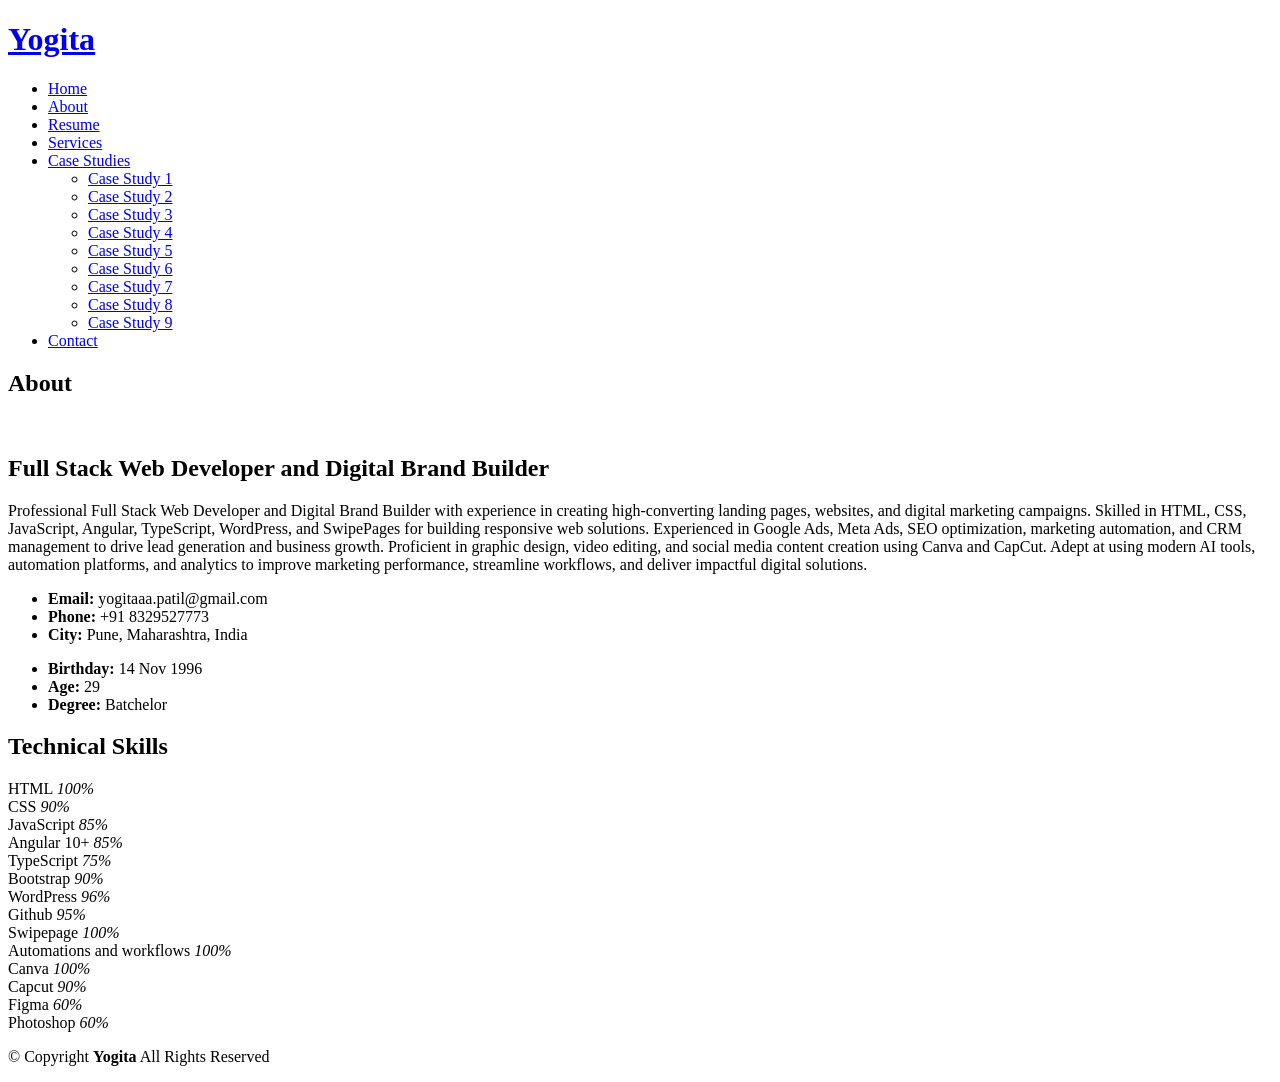
==== about.html @ 45ccfba8 "Adding porfolio code I am adding portfolio code for freelancing services" ====
<!DOCTYPE html>
<html lang="en">

<head>
  <meta charset="utf-8">
  <meta content="width=device-width, initial-scale=1.0" name="viewport">
  <title>About - Yogita Portfolio</title>
  <meta name="description" content="">
  <meta name="keywords" content="">

  <!-- Favicons -->
  <!-- <link href="assets/img/favicon.png" rel="icon">
  <link href="assets/img/apple-touch-icon.png" rel="apple-touch-icon"> -->

  <!-- Fonts -->
  <link href="https://fonts.googleapis.com" rel="preconnect">
  <link href="https://fonts.gstatic.com" rel="preconnect" crossorigin>
  <link href="https://fonts.googleapis.com/css2?family=Roboto:ital,wght@0,100;0,300;0,400;0,500;0,700;0,900;1,100;1,300;1,400;1,500;1,700;1,900&family=Poppins:ital,wght@0,100;0,200;0,300;0,400;0,500;0,600;0,700;0,800;0,900;1,100;1,200;1,300;1,400;1,500;1,600;1,700;1,800;1,900&family=Raleway:ital,wght@0,100;0,200;0,300;0,400;0,500;0,600;0,700;0,800;0,900;1,100;1,200;1,300;1,400;1,500;1,600;1,700;1,800;1,900&display=swap" rel="stylesheet">

  <!-- Vendor CSS Files -->
  <link href="assets/vendor/bootstrap/css/bootstrap.min.css" rel="stylesheet">
  <link href="assets/vendor/bootstrap-icons/bootstrap-icons.css" rel="stylesheet">
  <link href="assets/vendor/aos/aos.css" rel="stylesheet">
  <link href="assets/vendor/swiper/swiper-bundle.min.css" rel="stylesheet">
  <link href="assets/vendor/glightbox/css/glightbox.min.css" rel="stylesheet">

  <!-- Main CSS File -->
  <link href="assets/css/main.css" rel="stylesheet">

  <!-- =======================================================
  * Template Name: Kelly
  * Template URL: https://bootstrapmade.com/kelly-free-bootstrap-cv-resume-html-template/
  * Updated: Aug 07 2024 with Bootstrap v5.3.3
  * Author: BootstrapMade.com
  * License: https://bootstrapmade.com/license/
  ======================================================== -->
</head>

<body class="about-page">

  <header id="header" class="header d-flex align-items-center light-background sticky-top">
    <div class="container-fluid position-relative d-flex align-items-center justify-content-between">

      <a href="index.html" class="logo d-flex align-items-center me-auto me-xl-0">
        <!-- Uncomment the line below if you also wish to use an image logo -->
        <!-- <img src="assets/img/logo.png" alt=""> -->
        <h1 class="sitename">Yogita</h1>
      </a>

      <nav id="navmenu" class="navmenu">
        <ul>
          <li><a href="index.html" >Home</a></li>
          <li><a href="about.html" class="active">About</a></li>
          
          <li><a href="resume.html" >Resume</a></li>
          <li><a href="services.html">Services</a></li>
          <li class="dropdown"><a href="casestudies.html" ><span>Case Studies</span> <i class="bi bi-chevron-down toggle-dropdown"></i></a>
           <ul>
              <li><a href="casestudy1.html">Case Study 1</a></li>
              <li><a href="casestudy2.html">Case Study 2</a></li>
              <li><a href="casestudy3.html">Case Study 3</a></li>
              <li><a href="casestudy4.html">Case Study 4</a></li>
              <li><a href="casestudy5.html">Case Study 5</a></li>
              <li><a href="casestudy6.html">Case Study 6</a></li>
              <li><a href="casestudy7.html">Case Study 7</a></li>
              <li><a href="casestudy8.html">Case Study 8</a></li>
              <li><a href="casestudy9.html">Case Study 9</a></li>
            </ul> 
          </li>
          <!-- <li class="dropdown"><a href="#"><span>Work Details</span> <i class="bi bi-chevron-down toggle-dropdown"></i></a>
            <ul>
              <li class="dropdown"><a href="project.html"><span>Projects</span> <i class="bi bi-chevron-down toggle-dropdown"></i></a>
                <ul>
                  <li><a href="https://yogita1314.github.io/html-cssProjects/">HTML & CSS Projects</a></li>
                  <li><a href="https://yogita1314.github.io/JavascriptProjects/">Javascript Projects</a></li>
                  <li><a href="https://yogita1314.github.io/homeInteriorDesign/html/home.html">Home Interior Website</a></li>
                  <li><a href="https://yogita1314.github.io/-business-wesite/">Business Website</a></li>
                </ul>
              </li>
            </ul> 
            <li><a href="live-site-work.html">Live Site Work</a></li>
          </li> -->
          <li><a href="contact.html">Contact</a></li>
        </ul>
        <i class="mobile-nav-toggle d-xl-none bi bi-list"></i>
      </nav>

      <!-- <div class="header-social-links">
        <a href="https://web.whatsapp.com/send?text=Hi&amp;phone=8600929259" class="twitter"><i class="bi bi-whatsapp"></i></a>
        <a href="https://www.facebook.com/Yogita Patil" class="facebook"><i class="bi bi-facebook"></i></a>
        <a href="http://www.instagram.com/patil.yogita1314" class="instagram"><i class="bi bi-instagram"></i></a>
        <a href="https://www.linkedin.com/sharing/share-offsite/?url={https://www.linkedin.com/in/yogita-patil-bb2335240/}" class="linkedin"><i class="bi bi-linkedin"></i></a>
        <a href="https://github.com/yogita1314" class="linkedin"><i class="bi bi-github"></i></a>
      </div> -->

    </div>
  </header>

  <main class="main">

    <!-- About Section -->
    <section id="about" class="about section">

      <!-- Section Title -->
      <div class="container section-title" data-aos="fade-up">
        <h2>About</h2>
        <!-- <p>A multidisciplinary UI/UX Designer & Web Developer with a passion for creating engaging, entertaining user interphaces. </p> -->
      </div><!-- End Section Title -->

      <div class="container" data-aos="fade-up" data-aos-delay="100">

        <div class="row gy-4 justify-content-center">
          <div class="col-lg-4">
            <img src="img/yp3.jpeg" class="img-fluid" alt="">
          </div>
          <div class="col-lg-8 content">
            <h2>Full Stack Web Developer and Digital Brand Builder</h2>
            <p class="fst-italic py-3">
             Professional Full Stack Web Developer and Digital Brand Builder with experience in creating high-converting landing pages, websites, and digital marketing campaigns. Skilled in HTML, CSS, JavaScript, Angular, TypeScript, WordPress, and SwipePages for building responsive web solutions. Experienced in Google Ads, Meta Ads, SEO optimization, marketing automation, and CRM management to drive lead generation and business growth. Proficient in graphic design, video editing, and social media content creation using Canva and CapCut. Adept at using modern AI tools, automation platforms, and analytics to improve marketing performance, streamline workflows, and deliver impactful digital solutions.
            </p>
            <div class="row">
              <div class="col-lg-6">
                <ul>
                  <li><i class="bi bi-chevron-right"></i> <strong>Email:</strong> <span>yogitaaa.patil@gmail.com </span></li>
                  <li><i class="bi bi-chevron-right"></i> <strong>Phone:</strong> <span>+91 8329527773</span></li>
                  <li><i class="bi bi-chevron-right"></i> <strong>City:</strong> <span>Pune, Maharashtra, India </span></li>
                </ul>
              </div>
              <div class="col-lg-6">
                <ul>
                  <li><i class="bi bi-chevron-right"></i> <strong>Birthday:</strong> <span>14 Nov 1996</span></li>
                  <li><i class="bi bi-chevron-right"></i> <strong>Age:</strong> <span>29</span></li>
                  <li><i class="bi bi-chevron-right"></i> <strong>Degree:</strong> <span>Batchelor</span></li>
                </ul>
              </div>
            </div>
            <!-- <p class="py-3">
              Officiis eligendi itaque labore et dolorum mollitia officiis optio vero. Quisquam sunt adipisci omnis et ut. Nulla accusantium dolor incidunt officia tempore. Et eius omnis.
              Cupiditate ut dicta maxime officiis quidem quia. Sed et consectetur qui quia repellendus itaque neque.
            </p> -->
          </div>
        </div>

      </div>

    </section><!-- /About Section -->

    <!-- Skills Section -->
    <section id="skills" class="skills section">

      <!-- Section Title -->
      <div class="container section-title" data-aos="fade-up">
        <h2>Technical Skills</h2>
        <!-- <p>Necessitatibus eius consequatur ex aliquid fuga eum quidem sint consectetur velit</p> -->
      </div><!-- End Section Title -->

      <div class="container" data-aos="fade-up" data-aos-delay="100">

        <div class="row skills-content skills-animation">

          <div class="col-lg-6">

            <div class="progress">
              <span class="skill"><span>HTML</span> <i class="val">100%</i></span>
              <div class="progress-bar-wrap">
                <div class="progress-bar" role="progressbar" aria-valuenow="100" aria-valuemin="0" aria-valuemax="100"></div>
              </div>
            </div><!-- End Skills Item -->

            <div class="progress">
              <span class="skill"><span>CSS</span> <i class="val">90%</i></span>
              <div class="progress-bar-wrap">
                <div class="progress-bar" role="progressbar" aria-valuenow="90" aria-valuemin="0" aria-valuemax="100"></div>
              </div>
            </div><!-- End Skills Item -->

            <div class="progress">
              <span class="skill"><span>JavaScript</span> <i class="val">85%</i></span>
              <div class="progress-bar-wrap">
                <div class="progress-bar" role="progressbar" aria-valuenow="85" aria-valuemin="0" aria-valuemax="100"></div>
              </div>
            </div><!-- End Skills Item -->

            <div class="progress">
              <span class="skill"><span>Angular 10+</span> <i class="val">85%</i></span>
              <div class="progress-bar-wrap">
                <div class="progress-bar" role="progressbar" aria-valuenow="85" aria-valuemin="0" aria-valuemax="100"></div>
              </div>
            </div><!-- End Skills Item -->

            <div class="progress">
              <span class="skill"><span>TypeScript</span> <i class="val">75%</i></span>
              <div class="progress-bar-wrap">
                <div class="progress-bar" role="progressbar" aria-valuenow="75" aria-valuemin="0" aria-valuemax="100"></div>
              </div>
            </div><!-- End Skills Item -->

            <div class="progress">
              <span class="skill"><span>Bootstrap</span> <i class="val">90%</i></span>
              <div class="progress-bar-wrap">
                <div class="progress-bar" role="progressbar" aria-valuenow="90" aria-valuemin="0" aria-valuemax="100"></div>
              </div>
            </div><!-- End Skills Item -->

            <div class="progress">
              <span class="skill"><span>WordPress</span> <i class="val">96%</i></span>
              <div class="progress-bar-wrap">
                <div class="progress-bar" role="progressbar" aria-valuenow="96" aria-valuemin="0" aria-valuemax="100"></div>
              </div>
            </div><!-- End Skills Item -->

          </div>

          <div class="col-lg-6">

            <div class="progress">
              <span class="skill"><span>Github</span> <i class="val">95%</i></span>
              <div class="progress-bar-wrap">
                <div class="progress-bar" role="progressbar" aria-valuenow="95" aria-valuemin="0" aria-valuemax="100"></div>
              </div>
            </div><!-- End Skills Item -->

            <div class="progress">
              <span class="skill"><span>Swipepage</span> <i class="val">100%</i></span>
              <div class="progress-bar-wrap">
                <div class="progress-bar" role="progressbar" aria-valuenow="100" aria-valuemin="0" aria-valuemax="100"></div>
              </div>
            </div><!-- End Skills Item -->

            <div class="progress">
              <span class="skill"><span>Automations and workflows</span> <i class="val">100%</i></span>
              <div class="progress-bar-wrap">
                <div class="progress-bar" role="progressbar" aria-valuenow="100" aria-valuemin="0" aria-valuemax="100"></div>
              </div>
            </div><!-- End Skills Item -->

            <div class="progress">
              <span class="skill"><span>Canva</span> <i class="val">100%</i></span>
              <div class="progress-bar-wrap">
                <div class="progress-bar" role="progressbar" aria-valuenow="100" aria-valuemin="0" aria-valuemax="100"></div>
              </div>
            </div><!-- End Skills Item -->

            <div class="progress">
              <span class="skill"><span>Capcut</span> <i class="val">90%</i></span>
              <div class="progress-bar-wrap">
                <div class="progress-bar" role="progressbar" aria-valuenow="90" aria-valuemin="0" aria-valuemax="100"></div>
              </div>
            </div><!-- End Skills Item -->

            <div class="progress">
              <span class="skill"><span>Figma</span> <i class="val">60%</i></span>
              <div class="progress-bar-wrap">
                <div class="progress-bar" role="progressbar" aria-valuenow="60" aria-valuemin="0" aria-valuemax="100"></div>
              </div>
            </div><!-- End Skills Item -->

            <div class="progress">
              <span class="skill"><span>Photoshop</span> <i class="val">60%</i></span>
              <div class="progress-bar-wrap">
                <div class="progress-bar" role="progressbar" aria-valuenow="60" aria-valuemin="0" aria-valuemax="100"></div>
              </div>
            </div><!-- End Skills Item -->

          </div>

        </div>

      </div>

    </section><!-- /Skills Section -->

    <!-- Stats Section -->
    <!-- <section id="stats" class="stats section"> -->

      <!-- Section Title -->
      <!-- <div class="container section-title" data-aos="fade-up">
        <h2>Facts</h2>
        <p>Necessitatibus eius consequatur ex aliquid fuga eum quidem sint consectetur velit</p>
      </div> -->
         <!-- End Section Title -->

      <!-- <div class="container" data-aos="fade-up" data-aos-delay="100">

        <div class="row gy-4">

          <div class="col-lg-3 col-md-6">
            <div class="stats-item text-center w-100 h-100">
              <span data-purecounter-start="0" data-purecounter-end="232" data-purecounter-duration="1" class="purecounter"></span>
              <p>Clients</p>
            </div>
          </div> -->
          <!-- End Stats Item -->

          <!-- <div class="col-lg-3 col-md-6">
            <div class="stats-item text-center w-100 h-100">
              <span data-purecounter-start="0" data-purecounter-end="521" data-purecounter-duration="1" class="purecounter"></span>
              <p>Projects</p>
            </div>
          </div> -->
          <!-- End Stats Item -->

          <!-- <div class="col-lg-3 col-md-6">
            <div class="stats-item text-center w-100 h-100">
              <span data-purecounter-start="0" data-purecounter-end="1453" data-purecounter-duration="1" class="purecounter"></span>
              <p>Hours Of Support</p>
            </div>
          </div> -->
          <!-- End Stats Item -->

          <!-- <div class="col-lg-3 col-md-6">
            <div class="stats-item text-center w-100 h-100">
              <span data-purecounter-start="0" data-purecounter-end="32" data-purecounter-duration="1" class="purecounter"></span>
              <p>Workers</p>
            </div>
          </div> -->
          <!-- End Stats Item -->

        <!-- </div>

      </div>

    </section> -->
    <!-- /Stats Section -->

    <!-- Testimonials Section -->
    <!-- <section id="testimonials" class="testimonials section"> -->

      <!-- Section Title -->
      <!-- <div class="container section-title" data-aos="fade-up">
        <h2>Testimonials</h2>
        <p>Necessitatibus eius consequatur ex aliquid fuga eum quidem sint consectetur velit</p>
      </div> -->
      <!-- End Section Title -->

      <!-- <div class="container" data-aos="fade-up" data-aos-delay="100">

        <div class="swiper init-swiper">
          <script type="application/json" class="swiper-config">
            {
              "loop": true,
              "speed": 600,
              "autoplay": {
                "delay": 5000
              },
              "slidesPerView": "auto",
              "pagination": {
                "el": ".swiper-pagination",
                "type": "bullets",
                "clickable": true
              }
            }
          </script>
          <div class="swiper-wrapper">

            <div class="swiper-slide">
              <div class="testimonial-item">
                <img src="assets/img/testimonials/testimonials-1.jpg" class="testimonial-img" alt="">
                <h3>Saul Goodman</h3>
                <h4>Ceo &amp; Founder</h4>
                <div class="stars">
                  <i class="bi bi-star-fill"></i><i class="bi bi-star-fill"></i><i class="bi bi-star-fill"></i><i class="bi bi-star-fill"></i><i class="bi bi-star-fill"></i>
                </div>
                <p>
                  <i class="bi bi-quote quote-icon-left"></i>
                  <span>Proin iaculis purus consequat sem cure digni ssim donec porttitora entum suscipit rhoncus. Accusantium quam, ultricies eget id, aliquam eget nibh et. Maecen aliquam, risus at semper.</span>
                  <i class="bi bi-quote quote-icon-right"></i>
                </p>
              </div>
            </div> -->
            
            <!-- End testimonial item -->

            <!-- <div class="swiper-slide">
              <div class="testimonial-item">
                <img src="assets/img/testimonials/testimonials-2.jpg" class="testimonial-img" alt="">
                <h3>Sara Wilsson</h3>
                <h4>Designer</h4>
                <div class="stars">
                  <i class="bi bi-star-fill"></i><i class="bi bi-star-fill"></i><i class="bi bi-star-fill"></i><i class="bi bi-star-fill"></i><i class="bi bi-star-fill"></i>
                </div>
                <p>
                  <i class="bi bi-quote quote-icon-left"></i>
                  <span>Export tempor illum tamen malis malis eram quae irure esse labore quem cillum quid cillum eram malis quorum velit fore eram velit sunt aliqua noster fugiat irure amet legam anim culpa.</span>
                  <i class="bi bi-quote quote-icon-right"></i>
                </p>
              </div>
            </div> -->
            <!-- End testimonial item -->

            <!-- <div class="swiper-slide">
              <div class="testimonial-item">
                <img src="assets/img/testimonials/testimonials-3.jpg" class="testimonial-img" alt="">
                <h3>Jena Karlis</h3>
                <h4>Store Owner</h4>
                <div class="stars">
                  <i class="bi bi-star-fill"></i><i class="bi bi-star-fill"></i><i class="bi bi-star-fill"></i><i class="bi bi-star-fill"></i><i class="bi bi-star-fill"></i>
                </div>
                <p>
                  <i class="bi bi-quote quote-icon-left"></i>
                  <span>Enim nisi quem export duis labore cillum quae magna enim sint quorum nulla quem veniam duis minim tempor labore quem eram duis noster aute amet eram fore quis sint minim.</span>
                  <i class="bi bi-quote quote-icon-right"></i>
                </p>
              </div>
            </div> -->
            <!-- End testimonial item -->

            <!-- <div class="swiper-slide">
              <div class="testimonial-item">
                <img src="assets/img/testimonials/testimonials-4.jpg" class="testimonial-img" alt="">
                <h3>Matt Brandon</h3>
                <h4>Freelancer</h4>
                <div class="stars">
                  <i class="bi bi-star-fill"></i><i class="bi bi-star-fill"></i><i class="bi bi-star-fill"></i><i class="bi bi-star-fill"></i><i class="bi bi-star-fill"></i>
                </div>
                <p>
                  <i class="bi bi-quote quote-icon-left"></i>
                  <span>Fugiat enim eram quae cillum dolore dolor amet nulla culpa multos export minim fugiat minim velit minim dolor enim duis veniam ipsum anim magna sunt elit fore quem dolore labore illum veniam.</span>
                  <i class="bi bi-quote quote-icon-right"></i>
                </p>
              </div>
            </div> -->
            <!-- End testimonial item -->

            <!-- <div class="swiper-slide">
              <div class="testimonial-item">
                <img src="assets/img/testimonials/testimonials-5.jpg" class="testimonial-img" alt="">
                <h3>John Larson</h3>
                <h4>Entrepreneur</h4>
                <div class="stars">
                  <i class="bi bi-star-fill"></i><i class="bi bi-star-fill"></i><i class="bi bi-star-fill"></i><i class="bi bi-star-fill"></i><i class="bi bi-star-fill"></i>
                </div>
                <p>
                  <i class="bi bi-quote quote-icon-left"></i>
                  <span>Quis quorum aliqua sint quem legam fore sunt eram irure aliqua veniam tempor noster veniam enim culpa labore duis sunt culpa nulla illum cillum fugiat legam esse veniam culpa fore nisi cillum quid.</span>
                  <i class="bi bi-quote quote-icon-right"></i>
                </p>
              </div>
            </div> -->
            <!-- End testimonial item -->

          <!-- </div>
          <div class="swiper-pagination"></div>
        </div>

      </div>

    </section> -->
    <!-- /Testimonials Section -->

  </main>

  <footer id="footer" class="footer light-background">

    <div class="container">
      <div class="copyright text-center ">
        <p>© <span>Copyright</span> <strong class="px-1 sitename">Yogita</strong> <span>All Rights Reserved<br></span></p>
      </div>
      <div class="social-links d-flex justify-content-center">
        <a href="https://wa.me/918600929259"><i class="bi bi bi-whatsapp"></i></a>
        <a href="https://www.facebook.com/share/1AY1ebTMeJ/"><i class="bi bi-facebook"></i></a>
        <a href="https://www.instagram.com/businessskillsbyyogita/"><i class="bi bi-instagram"></i></a>
        <a href="https://www.linkedin.com/sharing/share-offsite/?url={https://www.linkedin.com/in/yogita-patil-bb2335240/}"><i class="bi bi-linkedin"></i></a>
        <a href="https://github.com/yogita1314"><i class="bi bi-github"></i></a>
      </div> 
    </div>

  </footer>

  <!-- Scroll Top -->
  <a href="#" id="scroll-top" class="scroll-top d-flex align-items-center justify-content-center"><i class="bi bi-arrow-up-short"></i></a>

  <!-- Preloader -->
  <div id="preloader"></div>

  <!-- Vendor JS Files -->
  <script src="assets/vendor/bootstrap/js/bootstrap.bundle.min.js"></script>
  <script src="assets/vendor/php-email-form/validate.js"></script>
  <script src="assets/vendor/aos/aos.js"></script>
  <script src="assets/vendor/waypoints/noframework.waypoints.js"></script>
  <script src="assets/vendor/purecounter/purecounter_vanilla.js"></script>
  <script src="assets/vendor/swiper/swiper-bundle.min.js"></script>
  <script src="assets/vendor/glightbox/js/glightbox.min.js"></script>
  <script src="assets/vendor/imagesloaded/imagesloaded.pkgd.min.js"></script>
  <script src="assets/vendor/isotope-layout/isotope.pkgd.min.js"></script>

  <!-- Main JS File -->
  <script src="assets/js/main.js"></script>

</body>

</html>
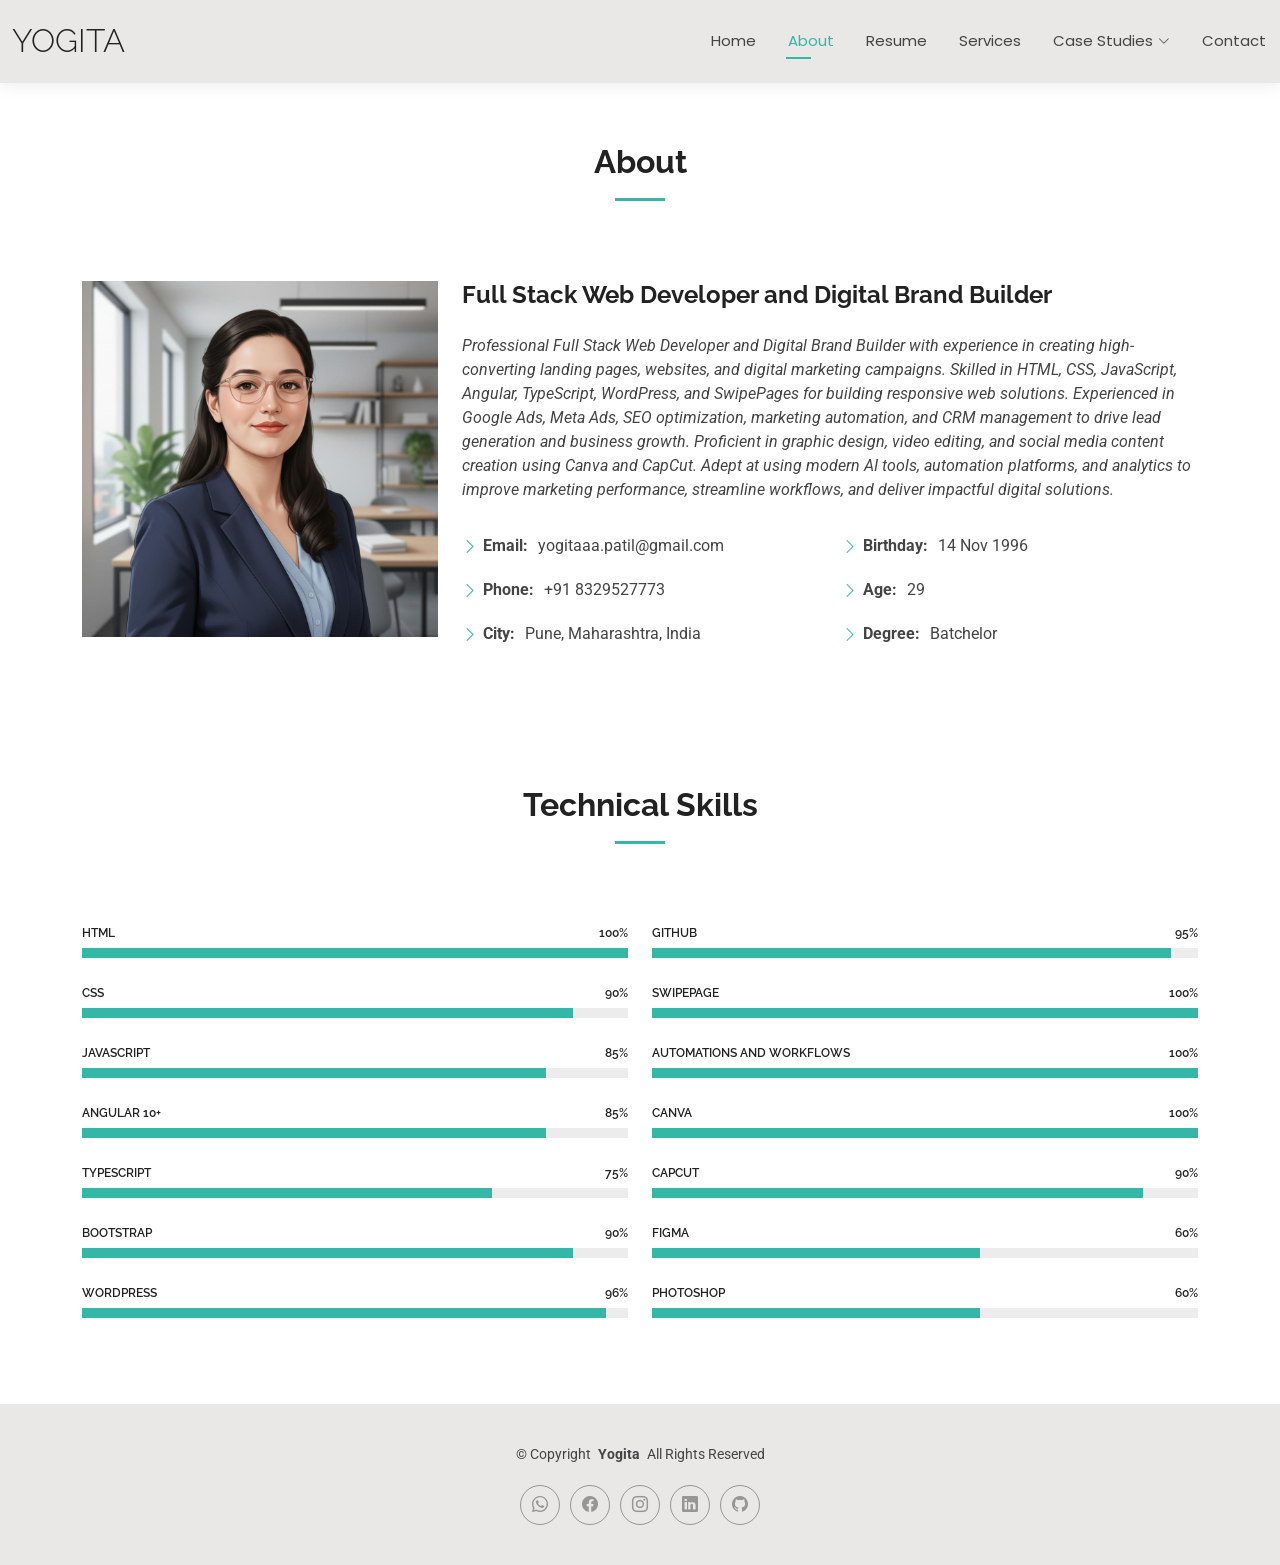
==== commit 58748cd6: "Update about.html" ====
--- a/about.html
+++ b/about.html
@@ -458,8 +458,8 @@
       </div>
       <div class="social-links d-flex justify-content-center">
         <a href="https://wa.me/918600929259"><i class="bi bi bi-whatsapp"></i></a>
-        <a href="https://www.facebook.com/share/1AY1ebTMeJ/"><i class="bi bi-facebook"></i></a>
-        <a href="https://www.instagram.com/businessskillsbyyogita/"><i class="bi bi-instagram"></i></a>
+        <a href="https://www.facebook.com/DigitalSkillsBy.Yogita/"><i class="bi bi-facebook"></i></a>
+        <a href="https://www.instagram.com/digitalskillsbyyogita/"><i class="bi bi-instagram"></i></a>
         <a href="https://www.linkedin.com/sharing/share-offsite/?url={https://www.linkedin.com/in/yogita-patil-bb2335240/}"><i class="bi bi-linkedin"></i></a>
         <a href="https://github.com/yogita1314"><i class="bi bi-github"></i></a>
       </div> 
@@ -489,4 +489,4 @@
 
 </body>
 
-</html>+</html>
--- a/assets/css/main.css
+++ b/assets/css/main.css
@@ -0,0 +1,1429 @@
+/**
+* Template Name: Kelly
+* Template URL: https://bootstrapmade.com/kelly-free-bootstrap-cv-resume-html-template/
+* Updated: Aug 07 2024 with Bootstrap v5.3.3
+* Author: BootstrapMade.com
+* License: https://bootstrapmade.com/license/
+*/
+
+/*--------------------------------------------------------------
+# Font & Color Variables
+# Help: https://bootstrapmade.com/color-system/
+--------------------------------------------------------------*/
+/* Fonts */
+:root {
+  --default-font: "Roboto",  system-ui, -apple-system, "Segoe UI", Roboto, "Helvetica Neue", Arial, "Noto Sans", "Liberation Sans", sans-serif, "Apple Color Emoji", "Segoe UI Emoji", "Segoe UI Symbol", "Noto Color Emoji";
+  --heading-font: "Raleway",  sans-serif;
+  --nav-font: "Poppins",  sans-serif;
+}
+
+/* Global Colors - The following color variables are used throughout the website. Updating them here will change the color scheme of the entire website */
+:root { 
+  --background-color: #ffffff; /* Background color for the entire website, including individual sections */
+  --default-color: #444444; /* Default color used for the majority of the text content across the entire website */
+  --heading-color: #222222; /* Color for headings, subheadings and title throughout the website */
+  --accent-color: #34b7a7; /* Accent color that represents your brand on the website. It's used for buttons, links, and other elements that need to stand out */
+  --surface-color: #ffffff; /* The surface color is used as a background of boxed elements within sections, such as cards, icon boxes, or other elements that require a visual separation from the global background. */
+  --contrast-color: #ffffff; /* Contrast color for text, ensuring readability against backgrounds of accent, heading, or default colors. */
+}
+
+/* Nav Menu Colors - The following color variables are used specifically for the navigation menu. They are separate from the global colors to allow for more customization options */
+:root {
+  --nav-color: #444444;  /* The default color of the main navmenu links */
+  --nav-hover-color: #34b7a7; /* Applied to main navmenu links when they are hovered over or active */
+  --nav-mobile-background-color: #ffffff; /* Used as the background color for mobile navigation menu */
+  --nav-dropdown-background-color: #ffffff; /* Used as the background color for dropdown items that appear when hovering over primary navigation items */
+  --nav-dropdown-color: #444444; /* Used for navigation links of the dropdown items in the navigation menu. */
+  --nav-dropdown-hover-color: #34b7a7; /* Similar to --nav-hover-color, this color is applied to dropdown navigation links when they are hovered over. */
+}
+
+/* Color Presets - These classes override global colors when applied to any section or element, providing reuse of the sam color scheme. */
+
+.light-background {
+  --background-color: #e9e8e6;
+  --surface-color: #ffffff;
+}
+
+.dark-background {
+  --background-color: #060606;
+  --default-color: #ffffff;
+  --heading-color: #ffffff;
+  --surface-color: #252525;
+  --contrast-color: #ffffff;
+}
+
+/* Smooth scroll */
+:root {
+  scroll-behavior: smooth;
+}
+
+/*--------------------------------------------------------------
+# General Styling & Shared Classes
+--------------------------------------------------------------*/
+body {
+  color: var(--default-color);
+  background-color: var(--background-color);
+  font-family: var(--default-font);
+}
+
+a {
+  color: var(--accent-color);
+  text-decoration: none;
+  transition: 0.3s;
+}
+
+a:hover {
+  color: color-mix(in srgb, var(--accent-color), transparent 25%);
+  text-decoration: none;
+}
+
+h1,
+h2,
+h3,
+h4,
+h5,
+h6 {
+  color: var(--heading-color);
+  font-family: var(--heading-font);
+}
+
+/* PHP Email Form Messages
+------------------------------*/
+.php-email-form .error-message {
+  display: none;
+  background: #df1529;
+  color: #ffffff;
+  text-align: left;
+  padding: 15px;
+  margin-bottom: 24px;
+  font-weight: 600;
+}
+
+.php-email-form .sent-message {
+  display: none;
+  color: #ffffff;
+  background: #059652;
+  text-align: center;
+  padding: 15px;
+  margin-bottom: 24px;
+  font-weight: 600;
+}
+
+.php-email-form .loading {
+  display: none;
+  background: var(--surface-color);
+  text-align: center;
+  padding: 15px;
+  margin-bottom: 24px;
+}
+
+.php-email-form .loading:before {
+  content: "";
+  display: inline-block;
+  border-radius: 50%;
+  width: 24px;
+  height: 24px;
+  margin: 0 10px -6px 0;
+  border: 3px solid var(--accent-color);
+  border-top-color: var(--surface-color);
+  animation: php-email-form-loading 1s linear infinite;
+}
+
+@keyframes php-email-form-loading {
+  0% {
+    transform: rotate(0deg);
+  }
+
+  100% {
+    transform: rotate(360deg);
+  }
+}
+
+/*--------------------------------------------------------------
+# Global Header
+--------------------------------------------------------------*/
+.header {
+  color: var(--default-color);
+  background-color: var(--background-color);
+  padding: 15px 0;
+  transition: all 0.5s;
+  z-index: 997;
+  box-shadow: 0px 0 18px rgba(0, 0, 0, 0.1);
+}
+
+.header .logo {
+  line-height: 1;
+}
+
+.header .logo img {
+  max-height: 36px;
+  margin-right: 8px;
+}
+
+.header .logo h1 {
+  font-size: 32px;
+  margin: 0;
+  font-weight: 300;
+  text-transform: uppercase;
+  color: var(--heading-color);
+}
+
+.header .header-social-links {
+  padding-right: 15px;
+}
+
+.header .header-social-links a {
+  color: color-mix(in srgb, var(--default-color), transparent 40%);
+  padding-left: 6px;
+  display: inline-block;
+  transition: 0.3s;
+  font-size: 16px;
+}
+
+.header .header-social-links a:hover {
+  color: var(--accent-color);
+}
+
+.header .header-social-links a i {
+  line-height: 0px;
+}
+
+@media (max-width: 1200px) {
+  .header .logo {
+    order: 1;
+  }
+
+  .header .header-social-links {
+    order: 2;
+  }
+
+  .header .navmenu {
+    order: 3;
+  }
+}
+
+/*--------------------------------------------------------------
+# Navigation Menu
+--------------------------------------------------------------*/
+/* Desktop Navigation */
+@media (min-width: 1200px) {
+  .navmenu {
+    padding: 0;
+  }
+
+  .navmenu ul {
+    margin: 0;
+    padding: 0;
+    display: flex;
+    list-style: none;
+    align-items: center;
+  }
+
+  .navmenu li {
+    position: relative;
+  }
+
+  .navmenu>ul>li {
+    white-space: nowrap;
+    padding: 15px 14px;
+  }
+
+  .navmenu>ul>li:last-child {
+    padding-right: 0;
+  }
+
+  .navmenu a,
+  .navmenu a:focus {
+    color: var(--nav-color);
+    font-size: 15px;
+    padding: 0 2px;
+    font-family: var(--nav-font);
+    font-weight: 400;
+    display: flex;
+    align-items: center;
+    justify-content: space-between;
+    white-space: nowrap;
+    transition: 0.3s;
+    position: relative;
+  }
+
+  .navmenu a i,
+  .navmenu a:focus i {
+    font-size: 12px;
+    line-height: 0;
+    margin-left: 5px;
+    transition: 0.3s;
+  }
+
+  .navmenu>ul>li>a:before {
+    content: "";
+    position: absolute;
+    height: 2px;
+    bottom: -6px;
+    left: 0;
+    background-color: var(--nav-hover-color);
+    visibility: hidden;
+    width: 0px;
+    transition: all 0.3s ease-in-out 0s;
+  }
+
+  .navmenu a:hover:before,
+  .navmenu li:hover>a:before,
+  .navmenu .active:before {
+    visibility: visible;
+    width: 25px;
+  }
+
+  .navmenu li:hover>a,
+  .navmenu .active,
+  .navmenu .active:focus {
+    color: var(--nav-hover-color);
+  }
+
+  .navmenu .dropdown ul {
+    margin: 0;
+    padding: 10px 0;
+    background: var(--nav-dropdown-background-color);
+    display: block;
+    position: absolute;
+    visibility: hidden;
+    left: 14px;
+    top: 130%;
+    opacity: 0;
+    transition: 0.3s;
+    border-radius: 4px;
+    z-index: 99;
+    box-shadow: 0px 0px 30px rgba(0, 0, 0, 0.1);
+  }
+
+  .navmenu .dropdown ul li {
+    min-width: 200px;
+  }
+
+  .navmenu .dropdown ul a {
+    padding: 10px 20px;
+    font-size: 15px;
+    text-transform: none;
+    color: var(--nav-dropdown-color);
+  }
+
+  .navmenu .dropdown ul a i {
+    font-size: 12px;
+  }
+
+  .navmenu .dropdown ul a:hover,
+  .navmenu .dropdown ul .active:hover,
+  .navmenu .dropdown ul li:hover>a {
+    color: var(--nav-dropdown-hover-color);
+  }
+
+  .navmenu .dropdown:hover>ul {
+    opacity: 1;
+    top: 100%;
+    visibility: visible;
+  }
+
+  .navmenu .dropdown .dropdown ul {
+    top: 0;
+    left: -90%;
+    visibility: hidden;
+  }
+
+  .navmenu .dropdown .dropdown:hover>ul {
+    opacity: 1;
+    top: 0;
+    left: -100%;
+    visibility: visible;
+  }
+}
+
+/* Mobile Navigation */
+@media (max-width: 1199px) {
+  .mobile-nav-toggle {
+    color: var(--nav-color);
+    font-size: 28px;
+    line-height: 0;
+    margin-right: 10px;
+    cursor: pointer;
+    transition: color 0.3s;
+  }
+
+  .navmenu {
+    padding: 0;
+    z-index: 9997;
+  }
+
+  .navmenu ul {
+    display: none;
+    list-style: none;
+    position: absolute;
+    inset: 60px 20px 20px 20px;
+    padding: 10px 0;
+    margin: 0;
+    border-radius: 6px;
+    background-color: var(--nav-mobile-background-color);
+    border: 1px solid color-mix(in srgb, var(--default-color), transparent 90%);
+    box-shadow: none;
+    overflow-y: auto;
+    transition: 0.3s;
+    z-index: 9998;
+  }
+
+  .navmenu a,
+  .navmenu a:focus {
+    color: var(--nav-dropdown-color);
+    padding: 10px 20px;
+    font-family: var(--nav-font);
+    font-size: 17px;
+    font-weight: 500;
+    display: flex;
+    align-items: center;
+    justify-content: space-between;
+    white-space: nowrap;
+    transition: 0.3s;
+  }
+
+  .navmenu a i,
+  .navmenu a:focus i {
+    font-size: 12px;
+    line-height: 0;
+    margin-left: 5px;
+    width: 30px;
+    height: 30px;
+    display: flex;
+    align-items: center;
+    justify-content: center;
+    border-radius: 50%;
+    transition: 0.3s;
+    background-color: color-mix(in srgb, var(--accent-color), transparent 90%);
+  }
+
+  .navmenu a i:hover,
+  .navmenu a:focus i:hover {
+    background-color: var(--accent-color);
+    color: var(--contrast-color);
+  }
+
+  .navmenu a:hover,
+  .navmenu .active,
+  .navmenu .active:focus {
+    color: var(--nav-dropdown-hover-color);
+  }
+
+  .navmenu .active i,
+  .navmenu .active:focus i {
+    background-color: var(--accent-color);
+    color: var(--contrast-color);
+    transform: rotate(180deg);
+  }
+
+  .navmenu .dropdown ul {
+    position: static;
+    display: none;
+    z-index: 99;
+    padding: 10px 0;
+    margin: 10px 20px;
+    background-color: var(--nav-dropdown-background-color);
+    transition: all 0.5s ease-in-out;
+  }
+
+  .navmenu .dropdown ul ul {
+    background-color: rgba(33, 37, 41, 0.1);
+  }
+
+  .navmenu .dropdown>.dropdown-active {
+    display: block;
+    background-color: rgba(33, 37, 41, 0.03);
+  }
+
+  .mobile-nav-active {
+    overflow: hidden;
+  }
+
+  .mobile-nav-active .mobile-nav-toggle {
+    color: #fff;
+    position: absolute;
+    font-size: 32px;
+    top: 15px;
+    right: 15px;
+    margin-right: 0;
+    z-index: 9999;
+  }
+
+  .mobile-nav-active .navmenu {
+    position: fixed;
+    overflow: hidden;
+    inset: 0;
+    background: rgba(33, 37, 41, 0.8);
+    transition: 0.3s;
+  }
+
+  .mobile-nav-active .navmenu>ul {
+    display: block;
+  }
+}
+
+/*--------------------------------------------------------------
+# Global Footer
+--------------------------------------------------------------*/
+.footer {
+  color: var(--default-color);
+  background-color: var(--background-color);
+  font-size: 14px;
+  padding: 40px 0;
+  position: relative;
+}
+
+.footer .copyright p {
+  margin-bottom: 0;
+}
+
+.footer .social-links {
+  margin-top: 20px;
+}
+
+.footer .social-links a {
+  display: flex;
+  align-items: center;
+  justify-content: center;
+  width: 40px;
+  height: 40px;
+  border-radius: 50%;
+  border: 1px solid color-mix(in srgb, var(--default-color), transparent 50%);
+  font-size: 16px;
+  color: color-mix(in srgb, var(--default-color), transparent 50%);
+  margin: 0 5px;
+  transition: 0.3s;
+}
+
+.footer .social-links a:hover {
+  color: var(--accent-color);
+  border-color: var(--accent-color);
+}
+
+.footer .credits {
+  margin-top: 10px;
+  font-size: 13px;
+  text-align: center;
+}
+
+/*--------------------------------------------------------------
+# Preloader
+--------------------------------------------------------------*/
+#preloader {
+  position: fixed;
+  inset: 0;
+  z-index: 9999;
+  overflow: hidden;
+  background-color: var(--background-color);
+  transition: all 0.6s ease-out;
+  width: 100%;
+  height: 100vh;
+}
+
+#preloader:before,
+#preloader:after {
+  content: "";
+  position: absolute;
+  border: 4px solid var(--accent-color);
+  border-radius: 50%;
+  animation: animate-preloader 2s cubic-bezier(0, 0.2, 0.8, 1) infinite;
+}
+
+#preloader:after {
+  animation-delay: -0.5s;
+}
+
+@keyframes animate-preloader {
+  0% {
+    width: 10px;
+    height: 10px;
+    top: calc(50% - 5px);
+    left: calc(50% - 5px);
+    opacity: 1;
+  }
+
+  100% {
+    width: 72px;
+    height: 72px;
+    top: calc(50% - 36px);
+    left: calc(50% - 36px);
+    opacity: 0;
+  }
+}
+
+/*--------------------------------------------------------------
+# Scroll Top Button
+--------------------------------------------------------------*/
+.scroll-top {
+  position: fixed;
+  visibility: hidden;
+  opacity: 0;
+  right: 15px;
+  bottom: -15px;
+  z-index: 99999;
+  background-color: var(--accent-color);
+  width: 44px;
+  height: 44px;
+  border-radius: 50px;
+  transition: all 0.4s;
+}
+
+.scroll-top i {
+  font-size: 24px;
+  color: var(--contrast-color);
+  line-height: 0;
+}
+
+.scroll-top:hover {
+  background-color: color-mix(in srgb, var(--accent-color), transparent 20%);
+  color: var(--contrast-color);
+}
+
+.scroll-top.active {
+  visibility: visible;
+  opacity: 1;
+  bottom: 15px;
+}
+
+/*--------------------------------------------------------------
+# Disable aos animation delay on mobile devices
+--------------------------------------------------------------*/
+@media screen and (max-width: 768px) {
+  [data-aos-delay] {
+    transition-delay: 0 !important;
+  }
+}
+
+/*--------------------------------------------------------------
+# Global Page Titles & Breadcrumbs
+--------------------------------------------------------------*/
+.page-title {
+  color: var(--default-color);
+  background-color: var(--background-color);
+  padding: 25px 0;
+  position: relative;
+  border-bottom: 1px solid color-mix(in srgb, var(--default-color), transparent 85%);
+}
+
+.page-title h1 {
+  font-size: 24px;
+  font-weight: 400;
+}
+
+.page-title .breadcrumbs ol {
+  display: flex;
+  flex-wrap: wrap;
+  list-style: none;
+  padding: 0;
+  margin: 0;
+  font-size: 14px;
+  font-weight: 400;
+}
+
+.page-title .breadcrumbs ol li+li {
+  padding-left: 10px;
+}
+
+.page-title .breadcrumbs ol li+li::before {
+  content: "/";
+  display: inline-block;
+  padding-right: 10px;
+  color: color-mix(in srgb, var(--default-color), transparent 70%);
+}
+
+/*--------------------------------------------------------------
+# Global Sections
+--------------------------------------------------------------*/
+section,
+.section {
+  color: var(--default-color);
+  background-color: var(--background-color);
+  padding: 60px 0;
+  scroll-margin-top: 100px;
+  overflow: clip;
+}
+
+@media (max-width: 1199px) {
+
+  section,
+  .section {
+    scroll-margin-top: 66px;
+  }
+}
+
+/*--------------------------------------------------------------
+# Global Section Titles
+--------------------------------------------------------------*/
+.section-title {
+  text-align: center;
+  padding-bottom: 60px;
+  position: relative;
+}
+
+.section-title h2 {
+  font-size: 32px;
+  font-weight: 700;
+  margin-bottom: 20px;
+  padding-bottom: 20px;
+  position: relative;
+}
+
+.section-title h2:after {
+  content: "";
+  position: absolute;
+  display: block;
+  width: 50px;
+  height: 3px;
+  background: var(--accent-color);
+  left: 0;
+  right: 0;
+  bottom: 0;
+  margin: auto;
+}
+
+.section-title p {
+  margin-bottom: 0;
+}
+
+/*--------------------------------------------------------------
+# Hero Section
+--------------------------------------------------------------*/
+.hero {
+  width: 100%;
+  min-height: calc(100vh - 82px);
+  position: relative;
+  padding: 80px 0;
+  display: flex;
+  align-items: top;
+  justify-content: center;
+}
+
+@media (max-width: 1200px) {
+  .hero {
+    min-height: calc(100vh - 68px);
+  }
+}
+
+.hero img {
+  position: absolute;
+  inset: 0;
+  display: block;
+  width: 100%;
+  height: 100%;
+  object-fit: cover;
+  z-index: 1;
+}
+
+.hero .container {
+  position: relative;
+  z-index: 3;
+}
+
+.hero h2 {
+  margin: 0;
+  font-size: 48px;
+  font-weight: 700;
+}
+
+.hero p {
+  margin: 10px 0 0 0;
+  font-size: 24px;
+  color: var(--heading-color);
+}
+
+.hero .btn-get-started {
+  color: var(--contrast-color);
+  background: var(--accent-color);
+  font-family: var(--heading-font);
+  text-transform: uppercase;
+  font-weight: 600;
+  font-size: 12px;
+  letter-spacing: 1px;
+  display: inline-block;
+  padding: 12px 40px;
+  border-radius: 50px;
+  transition: 0.5s;
+  margin-top: 30px;
+}
+
+.hero .btn-get-started:hover {
+  background: color-mix(in srgb, var(--accent-color) 90%, white 20%);
+}
+
+@media (max-width: 768px) {
+  .hero h2 {
+    font-size: 32px;
+  }
+
+  .hero p {
+    font-size: 18px;
+  }
+}
+
+/*--------------------------------------------------------------
+# About Section
+--------------------------------------------------------------*/
+.about .content h2 {
+  font-weight: 700;
+  font-size: 24px;
+}
+
+.about .content ul {
+  list-style: none;
+  padding: 0;
+}
+
+.about .content ul li {
+  margin-bottom: 20px;
+  display: flex;
+  align-items: center;
+}
+
+.about .content ul strong {
+  margin-right: 10px;
+}
+
+.about .content ul i {
+  font-size: 16px;
+  margin-right: 5px;
+  color: var(--accent-color);
+  line-height: 0;
+}
+
+/*--------------------------------------------------------------
+# Skills Section
+--------------------------------------------------------------*/
+.skills .progress {
+  height: 60px;
+  display: block;
+  background: none;
+  border-radius: 0;
+}
+
+.skills .progress .skill {
+  color: var(--heading-color);
+  padding: 0;
+  margin: 0 0 6px 0;
+  text-transform: uppercase;
+  display: block;
+  font-weight: 600;
+  font-family: var(--heading-font);
+}
+
+.skills .progress .skill .val {
+  float: right;
+  font-style: normal;
+}
+
+.skills .progress-bar-wrap {
+  background: color-mix(in srgb, var(--default-color), transparent 90%);
+  height: 10px;
+}
+
+.skills .progress-bar {
+  width: 1px;
+  height: 10px;
+  transition: 0.9s;
+  background-color: var(--accent-color);
+}
+
+/*--------------------------------------------------------------
+# Stats Section
+--------------------------------------------------------------*/
+.stats .stats-item {
+  padding: 30px;
+  width: 100%;
+}
+
+.stats .stats-item span {
+  color: var(--heading-color);
+  font-size: 48px;
+  display: block;
+  font-weight: 700;
+  margin-bottom: 20px;
+  padding-bottom: 20px;
+  position: relative;
+}
+
+.stats .stats-item span:after {
+  content: "";
+  position: absolute;
+  display: block;
+  width: 25px;
+  height: 3px;
+  background: var(--accent-color);
+  left: 0;
+  right: 0;
+  bottom: 0;
+  margin: auto;
+}
+
+.stats .stats-item p {
+  color: color-mix(in srgb, var(--default-color), transparent 40%);
+  padding: 0;
+  margin: 0;
+  font-family: var(--heading-font);
+  font-weight: 500;
+}
+
+/*--------------------------------------------------------------
+# Testimonials Section
+--------------------------------------------------------------*/
+.testimonials .section-header {
+  margin-bottom: 40px;
+}
+
+.testimonials .testimonials-carousel,
+.testimonials .testimonials-slider {
+  overflow: hidden;
+}
+
+.testimonials .testimonial-item {
+  text-align: center;
+}
+
+.testimonials .testimonial-item .testimonial-img {
+  width: 120px;
+  border-radius: 50%;
+  border: 4px solid var(--background-color);
+  margin: 0 auto;
+}
+
+.testimonials .testimonial-item h3 {
+  font-size: 20px;
+  font-weight: bold;
+  margin: 10px 0 5px 0;
+}
+
+.testimonials .testimonial-item h4 {
+  font-size: 14px;
+  color: color-mix(in srgb, var(--default-color), transparent 40%);
+  margin: 0 0 15px 0;
+}
+
+.testimonials .testimonial-item .stars {
+  margin-bottom: 15px;
+}
+
+.testimonials .testimonial-item .stars i {
+  color: #ffc107;
+  margin: 0 1px;
+}
+
+.testimonials .testimonial-item .quote-icon-left,
+.testimonials .testimonial-item .quote-icon-right {
+  color: color-mix(in srgb, var(--accent-color), transparent 50%);
+  font-size: 26px;
+  line-height: 0;
+}
+
+.testimonials .testimonial-item .quote-icon-left {
+  display: inline-block;
+  left: -5px;
+  position: relative;
+}
+
+.testimonials .testimonial-item .quote-icon-right {
+  display: inline-block;
+  right: -5px;
+  position: relative;
+  top: 10px;
+  transform: scale(-1, -1);
+}
+
+.testimonials .testimonial-item p {
+  font-style: italic;
+  margin: 0 auto 15px auto;
+}
+
+.testimonials .swiper-wrapper {
+  height: auto;
+}
+
+.testimonials .swiper-pagination {
+  margin-top: 20px;
+  position: relative;
+}
+
+.testimonials .swiper-pagination .swiper-pagination-bullet {
+  width: 12px;
+  height: 12px;
+  opacity: 1;
+  background-color: color-mix(in srgb, var(--default-color), transparent 85%);
+}
+
+.testimonials .swiper-pagination .swiper-pagination-bullet-active {
+  background-color: var(--accent-color);
+}
+
+@media (min-width: 992px) {
+  .testimonials .testimonial-item p {
+    width: 80%;
+  }
+}
+
+/*--------------------------------------------------------------
+# Resume Section
+--------------------------------------------------------------*/
+.resume .resume-title {
+  color: var(--heading-color);
+  font-size: 26px;
+  font-weight: 700;
+  margin-top: 20px;
+  margin-bottom: 20px;
+}
+
+.resume .resume-item {
+  padding: 0 0 20px 20px;
+  margin-top: -2px;
+  border-left: 2px solid var(--accent-color);
+  position: relative;
+}
+
+.resume .resume-item h4 {
+  line-height: 18px;
+  font-size: 18px;
+  font-weight: 600;
+  text-transform: uppercase;
+  color: color-mix(in srgb, var(--default-color), transparent 20%);
+  margin-bottom: 10px;
+}
+
+.resume .resume-item h5 {
+  font-size: 16px;
+  padding: 5px 15px;
+  display: inline-block;
+  font-weight: 600;
+  margin-bottom: 10px;
+}
+
+.resume .resume-item ul {
+  padding-left: 20px;
+}
+
+.resume .resume-item ul li {
+  padding-bottom: 10px;
+}
+
+.resume .resume-item:last-child {
+  padding-bottom: 0;
+}
+
+.resume .resume-item::before {
+  content: "";
+  position: absolute;
+  width: 16px;
+  height: 16px;
+  border-radius: 50px;
+  left: -9px;
+  top: 0;
+  background: var(--background-color);
+  border: 2px solid var(--accent-color);
+}
+
+/*--------------------------------------------------------------
+# Services Section
+--------------------------------------------------------------*/
+.services .service-item {
+  background-color: var(--surface-color);
+  box-shadow: 0px 5px 90px 0px rgba(0, 0, 0, 0.1);
+  height: 100%;
+  padding: 60px 30px;
+  text-align: center;
+  transition: 0.3s;
+  border-radius: 5px;
+}
+
+.services .service-item .icon {
+  margin: 0 auto;
+  width: 100px;
+  height: 100px;
+  display: flex;
+  align-items: center;
+  justify-content: center;
+  transition: ease-in-out 0.3s;
+  position: relative;
+}
+
+.services .service-item .icon i {
+  font-size: 36px;
+  transition: 0.5s;
+  position: relative;
+}
+
+.services .service-item .icon svg {
+  position: absolute;
+  top: 0;
+  left: 0;
+}
+
+.services .service-item .icon svg path {
+  transition: 0.5s;
+  fill: color-mix(in srgb, var(--default-color), transparent 95%);
+}
+
+.services .service-item h3 {
+  font-weight: 700;
+  margin: 10px 0 15px 0;
+  font-size: 22px;
+}
+
+.services .service-item p {
+  line-height: 24px;
+  font-size: 14px;
+  margin-bottom: 0;
+}
+
+.services .service-item:hover {
+  box-shadow: 0px 5px 35px 0px rgba(0, 0, 0, 0.1);
+}
+
+.services .service-item.item-cyan i {
+  color: #0dcaf0;
+}
+
+.services .service-item.item-cyan:hover .icon i {
+  color: #fff;
+}
+
+.services .service-item.item-cyan:hover .icon path {
+  fill: #0dcaf0;
+}
+
+.services .service-item.item-orange i {
+  color: #fd7e14;
+}
+
+.services .service-item.item-orange:hover .icon i {
+  color: #fff;
+}
+
+.services .service-item.item-orange:hover .icon path {
+  fill: #fd7e14;
+}
+
+.services .service-item.item-teal i {
+  color: #20c997;
+}
+
+.services .service-item.item-teal:hover .icon i {
+  color: #fff;
+}
+
+.services .service-item.item-teal:hover .icon path {
+  fill: #20c997;
+}
+
+.services .service-item.item-red i {
+  color: #df1529;
+}
+
+.services .service-item.item-red:hover .icon i {
+  color: #fff;
+}
+
+.services .service-item.item-red:hover .icon path {
+  fill: #df1529;
+}
+
+.services .service-item.item-indigo i {
+  color: #6610f2;
+}
+
+.services .service-item.item-indigo:hover .icon i {
+  color: #fff;
+}
+
+.services .service-item.item-indigo:hover .icon path {
+  fill: #6610f2;
+}
+
+.services .service-item.item-pink i {
+  color: #f3268c;
+}
+
+.services .service-item.item-pink:hover .icon i {
+  color: #fff;
+}
+
+.services .service-item.item-pink:hover .icon path {
+  fill: #f3268c;
+}
+
+/*--------------------------------------------------------------
+# Portfolio Section
+--------------------------------------------------------------*/
+.portfolio .portfolio-filters {
+  padding: 0;
+  margin: 0 auto 20px auto;
+  list-style: none;
+  text-align: center;
+}
+
+.portfolio .portfolio-filters li {
+  cursor: pointer;
+  display: inline-block;
+  padding: 8px 20px 10px 20px;
+  margin: 0;
+  font-size: 15px;
+  font-weight: 500;
+  line-height: 1;
+  margin-bottom: 5px;
+  border-radius: 50px;
+  transition: all 0.3s ease-in-out;
+  font-family: var(--heading-font);
+}
+
+.portfolio .portfolio-filters li:hover,
+.portfolio .portfolio-filters li.filter-active {
+  color: var(--contrast-color);
+  background-color: var(--accent-color);
+}
+
+.portfolio .portfolio-filters li:first-child {
+  margin-left: 0;
+}
+
+.portfolio .portfolio-filters li:last-child {
+  margin-right: 0;
+}
+
+@media (max-width: 575px) {
+  .portfolio .portfolio-filters li {
+    font-size: 14px;
+    margin: 0 0 10px 0;
+  }
+}
+
+.portfolio .portfolio-item {
+  position: relative;
+  overflow: hidden;
+}
+
+.portfolio-item video{
+width:100%;
+height:225px;
+object-fit:cover;
+}
+
+.portfolio .portfolio-item .portfolio-info {
+  opacity: 0;
+  position: absolute;
+  left: 12px;
+  right: 12px;
+  bottom: -100%;
+  z-index: 3;
+  transition: all ease-in-out 0.5s;
+  background: color-mix(in srgb, var(--surface-color), transparent 10%);
+  padding: 15px;
+}
+
+.portfolio .portfolio-item .portfolio-info h4 {
+  font-size: 18px;
+  font-weight: 600;
+  padding-right: 50px;
+}
+
+.portfolio .portfolio-item .portfolio-info p {
+  color: color-mix(in srgb, var(--default-color), transparent 30%);
+  font-size: 14px;
+  margin-bottom: 0;
+  padding-right: 50px;
+}
+
+.portfolio .portfolio-item .portfolio-info .preview-link,
+.portfolio .portfolio-item .portfolio-info .details-link {
+  position: absolute;
+  right: 50px;
+  font-size: 24px;
+  top: calc(50% - 14px);
+  color: color-mix(in srgb, var(--default-color), transparent 30%);
+  transition: 0.3s;
+  line-height: 0;
+}
+
+.portfolio .portfolio-item .portfolio-info .preview-link:hover,
+.portfolio .portfolio-item .portfolio-info .details-link:hover {
+  color: var(--accent-color);
+}
+
+.portfolio .portfolio-item .portfolio-info .details-link {
+  right: 14px;
+  font-size: 28px;
+}
+
+.portfolio .portfolio-item:hover .portfolio-info {
+  opacity: 1;
+  bottom: 0;
+}
+
+/*--------------------------------------------------------------
+# Portfolio Details Section
+--------------------------------------------------------------*/
+.portfolio-details .portfolio-details-slider img {
+  width: 100%;
+}
+
+.portfolio-details .portfolio-details-slider .swiper-pagination {
+  margin-top: 20px;
+  position: relative;
+}
+
+.portfolio-details .portfolio-details-slider .swiper-pagination .swiper-pagination-bullet {
+  width: 12px;
+  height: 12px;
+  background-color: color-mix(in srgb, var(--default-color), transparent 85%);
+  opacity: 1;
+}
+
+.portfolio-details .portfolio-details-slider .swiper-pagination .swiper-pagination-bullet-active {
+  background-color: var(--accent-color);
+}
+
+.portfolio-details .portfolio-info {
+  background-color: var(--surface-color);
+  padding: 30px;
+  box-shadow: 0px 0 30px rgba(0, 0, 0, 0.1);
+}
+
+.portfolio-details .portfolio-info h3 {
+  font-size: 22px;
+  font-weight: 700;
+  margin-bottom: 20px;
+  padding-bottom: 20px;
+  border-bottom: 1px solid color-mix(in srgb, var(--default-color), transparent 85%);
+}
+
+.portfolio-details .portfolio-info ul {
+  list-style: none;
+  padding: 0;
+  font-size: 15px;
+}
+
+.portfolio-details .portfolio-info ul li+li {
+  margin-top: 10px;
+}
+
+.portfolio-details .portfolio-description {
+  padding-top: 30px;
+}
+
+.portfolio-details .portfolio-description h2 {
+  font-size: 26px;
+  font-weight: 700;
+  margin-bottom: 20px;
+}
+
+.portfolio-details .portfolio-description p {
+  padding: 0;
+  color: color-mix(in srgb, var(--default-color), transparent 30%);
+}
+
+/*--------------------------------------------------------------
+# Contact Section
+--------------------------------------------------------------*/
+.contact .info-wrap {
+  background-color: var(--surface-color);
+  box-shadow: 0px 0px 20px rgba(0, 0, 0, 0.1);
+  padding: 30px;
+}
+
+@media (max-width: 575px) {
+  .contact .info-wrap {
+    padding: 20px;
+  }
+}
+
+.contact .info-item {
+  margin-bottom: 40px;
+}
+
+.contact .info-item i {
+  font-size: 20px;
+  color: var(--accent-color);
+  background: color-mix(in srgb, var(--accent-color), transparent 92%);
+  width: 44px;
+  height: 44px;
+  display: flex;
+  justify-content: center;
+  align-items: center;
+  border-radius: 50px;
+  transition: all 0.3s ease-in-out;
+  margin-right: 15px;
+}
+
+.contact .info-item h3 {
+  padding: 0;
+  font-size: 18px;
+  font-weight: 700;
+  margin-bottom: 5px;
+}
+
+.contact .info-item p {
+  padding: 0;
+  margin-bottom: 0;
+  font-size: 14px;
+}
+
+.contact .info-item:hover i {
+  background: var(--accent-color);
+  color: var(--contrast-color);
+}
+
+.contact .php-email-form {
+  background-color: var(--surface-color);
+  height: 100%;
+  padding: 30px;
+  box-shadow: 0px 0px 20px rgba(0, 0, 0, 0.1);
+}
+
+@media (max-width: 575px) {
+  .contact .php-email-form {
+    padding: 20px;
+  }
+}
+
+.contact .php-email-form input[type=text],
+.contact .php-email-form input[type=email],
+.contact .php-email-form textarea {
+  font-size: 14px;
+  padding: 10px 15px;
+  box-shadow: none;
+  border-radius: 0;
+  color: var(--default-color);
+  background-color: var(--surface-color);
+  border-color: color-mix(in srgb, var(--default-color), transparent 80%);
+}
+
+.contact .php-email-form input[type=text]:focus,
+.contact .php-email-form input[type=email]:focus,
+.contact .php-email-form textarea:focus {
+  border-color: var(--accent-color);
+}
+
+.contact .php-email-form input[type=text]::placeholder,
+.contact .php-email-form input[type=email]::placeholder,
+.contact .php-email-form textarea::placeholder {
+  color: color-mix(in srgb, var(--default-color), transparent 70%);
+}
+
+.contact .php-email-form button[type=submit] {
+  color: var(--contrast-color);
+  background: var(--accent-color);
+  border: 0;
+  padding: 10px 30px;
+  transition: 0.4s;
+  border-radius: 50px;
+}
+
+.contact .php-email-form button[type=submit]:hover {
+  background: color-mix(in srgb, var(--accent-color), transparent 25%);
+}
+
+/*--------------------------------------------------------------
+# Starter Section Section
+--------------------------------------------------------------*/
+.starter-section {
+  /* Add your styles here */
+}
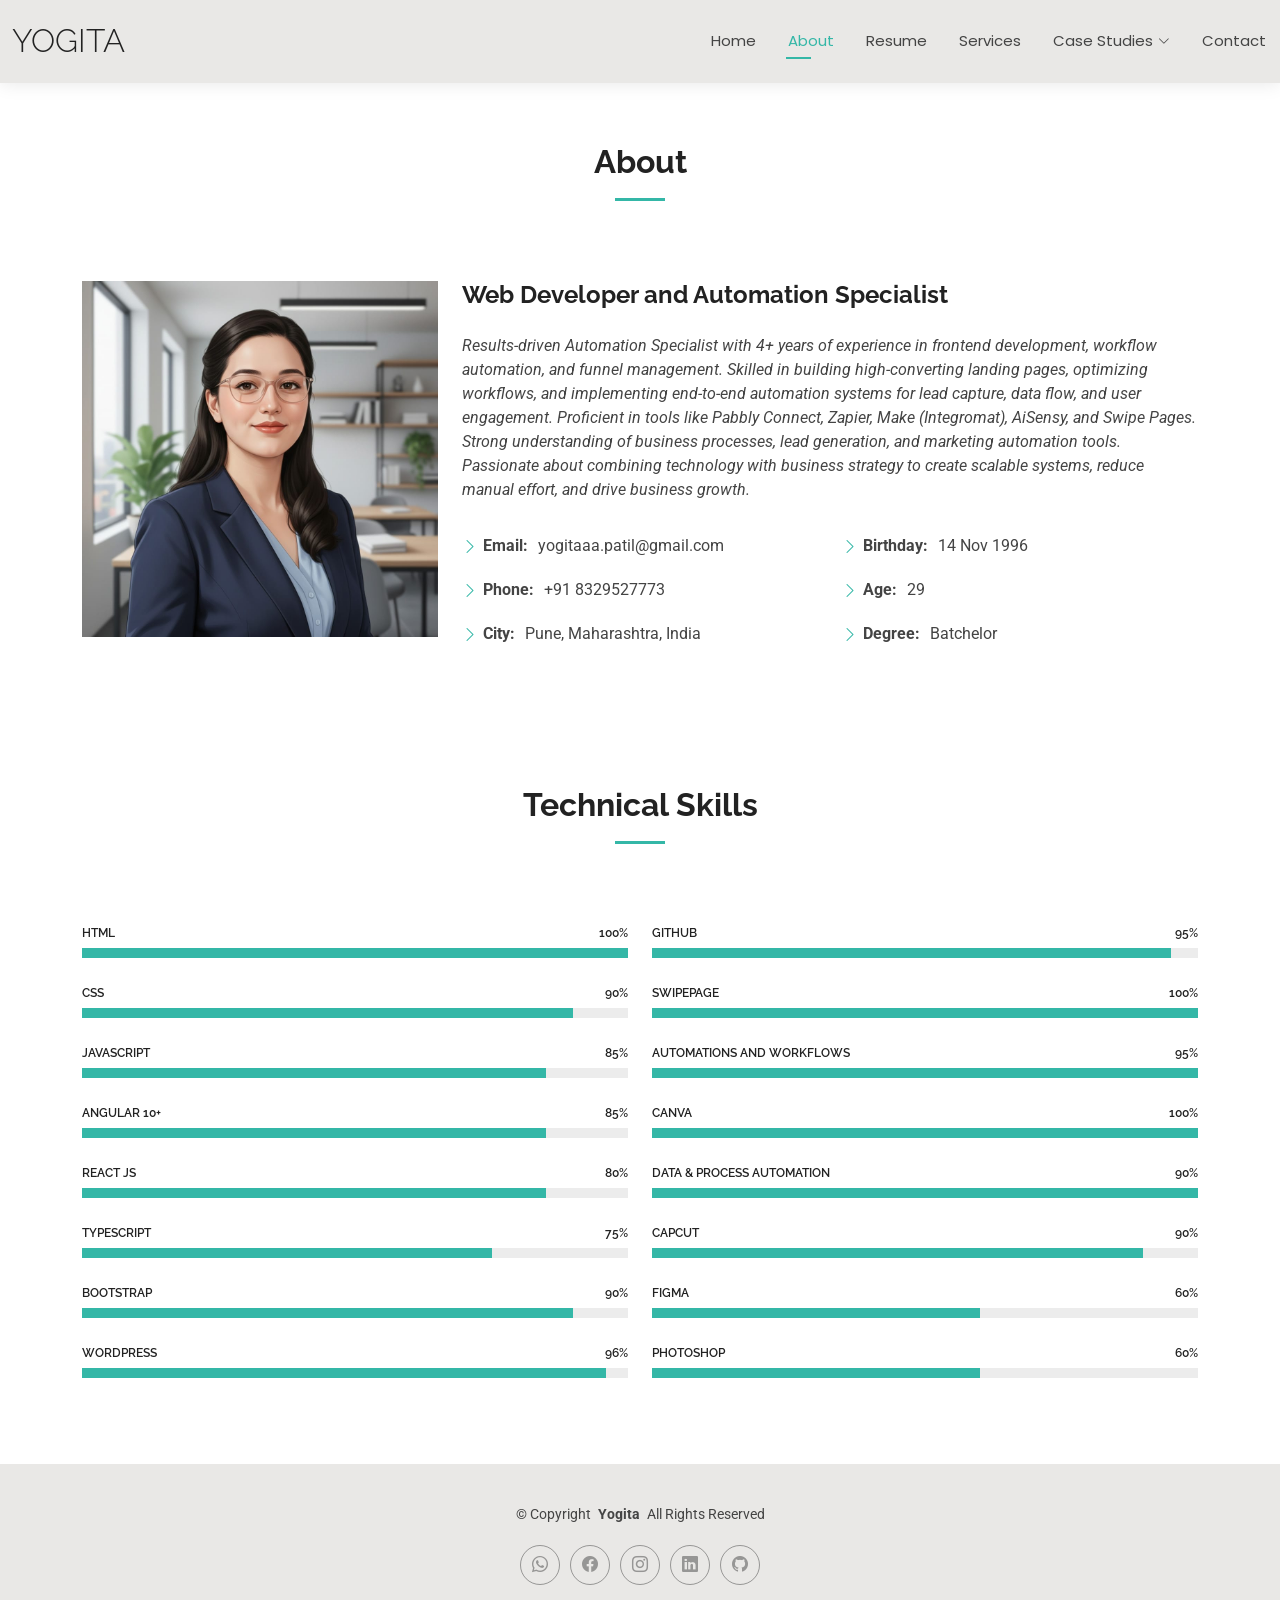
==== commit 95a507c6: "Update about.html" ====
--- a/about.html
+++ b/about.html
@@ -114,9 +114,15 @@
             <img src="img/yp3.jpeg" class="img-fluid" alt="">
           </div>
           <div class="col-lg-8 content">
-            <h2>Full Stack Web Developer and Digital Brand Builder</h2>
+            <h2>Web Developer and Automation Specialist</h2>
             <p class="fst-italic py-3">
-             Professional Full Stack Web Developer and Digital Brand Builder with experience in creating high-converting landing pages, websites, and digital marketing campaigns. Skilled in HTML, CSS, JavaScript, Angular, TypeScript, WordPress, and SwipePages for building responsive web solutions. Experienced in Google Ads, Meta Ads, SEO optimization, marketing automation, and CRM management to drive lead generation and business growth. Proficient in graphic design, video editing, and social media content creation using Canva and CapCut. Adept at using modern AI tools, automation platforms, and analytics to improve marketing performance, streamline workflows, and deliver impactful digital solutions.
+             Results-driven Automation Specialist with 4+ years of experience in frontend development,
+workflow automation, and funnel management. Skilled in building high-converting landing pages,
+optimizing workflows, and implementing end-to-end automation systems for lead capture, data flow,
+and user engagement. Proficient in tools like Pabbly Connect, Zapier, Make (Integromat), AiSensy,
+and Swipe Pages. Strong understanding of business processes, lead generation, and marketing
+automation tools. Passionate about combining technology with business strategy to create scalable
+systems, reduce manual effort, and drive business growth.
             </p>
             <div class="row">
               <div class="col-lg-6">
@@ -189,6 +195,13 @@
             </div><!-- End Skills Item -->
 
             <div class="progress">
+              <span class="skill"><span>React JS</span> <i class="val">80%</i></span>
+              <div class="progress-bar-wrap">
+                <div class="progress-bar" role="progressbar" aria-valuenow="85" aria-valuemin="0" aria-valuemax="100"></div>
+              </div>
+            </div><!-- End Skills Item -->
+
+            <div class="progress">
               <span class="skill"><span>TypeScript</span> <i class="val">75%</i></span>
               <div class="progress-bar-wrap">
                 <div class="progress-bar" role="progressbar" aria-valuenow="75" aria-valuemin="0" aria-valuemax="100"></div>
@@ -228,7 +241,7 @@
             </div><!-- End Skills Item -->
 
             <div class="progress">
-              <span class="skill"><span>Automations and workflows</span> <i class="val">100%</i></span>
+              <span class="skill"><span>Automations and workflows</span> <i class="val">95%</i></span>
               <div class="progress-bar-wrap">
                 <div class="progress-bar" role="progressbar" aria-valuenow="100" aria-valuemin="0" aria-valuemax="100"></div>
               </div>
@@ -236,6 +249,13 @@
 
             <div class="progress">
               <span class="skill"><span>Canva</span> <i class="val">100%</i></span>
+              <div class="progress-bar-wrap">
+                <div class="progress-bar" role="progressbar" aria-valuenow="100" aria-valuemin="0" aria-valuemax="100"></div>
+              </div>
+            </div><!-- End Skills Item -->
+
+            <div class="progress">
+              <span class="skill"><span>Data & Process Automation</span> <i class="val">90%</i></span>
               <div class="progress-bar-wrap">
                 <div class="progress-bar" role="progressbar" aria-valuenow="100" aria-valuemin="0" aria-valuemax="100"></div>
               </div>
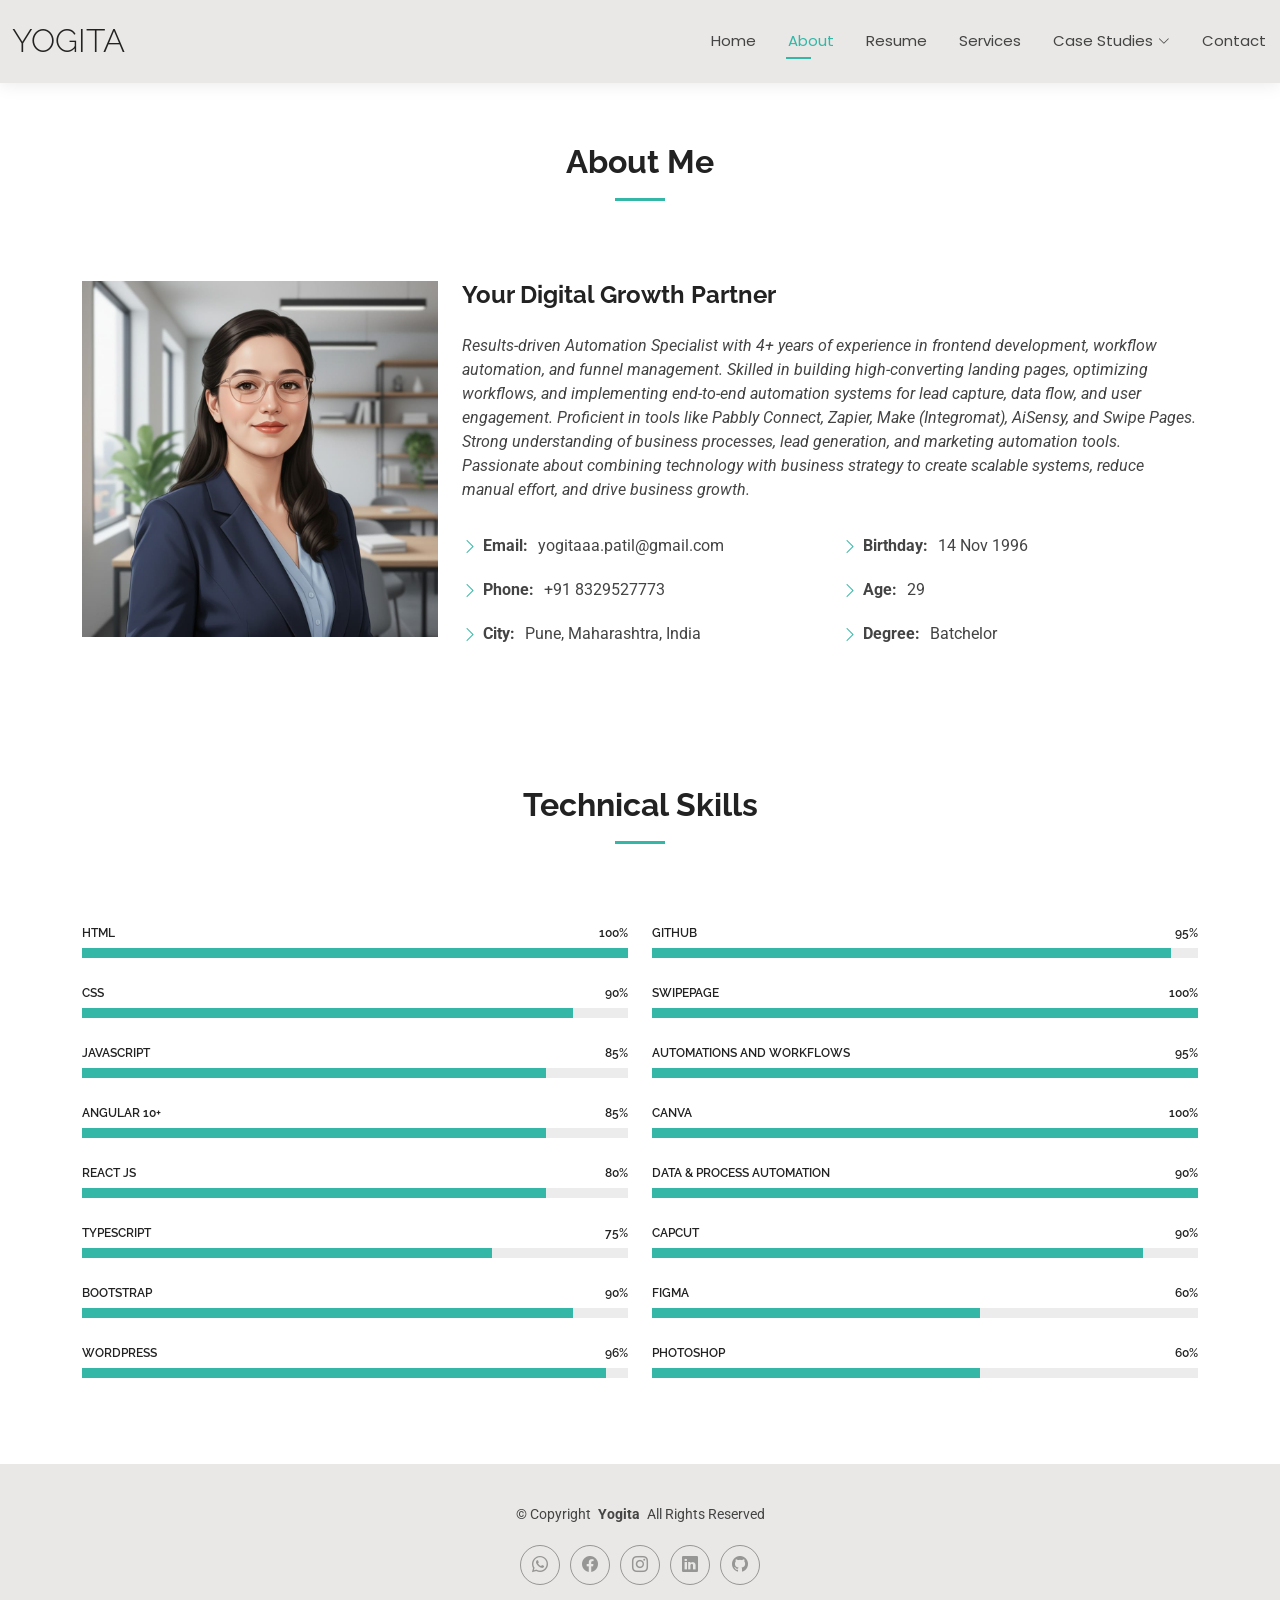
==== commit bd52b0bb: "Update about.html" ====
--- a/about.html
+++ b/about.html
@@ -103,7 +103,7 @@
 
       <!-- Section Title -->
       <div class="container section-title" data-aos="fade-up">
-        <h2>About</h2>
+        <h2>About Me</h2>
         <!-- <p>A multidisciplinary UI/UX Designer & Web Developer with a passion for creating engaging, entertaining user interphaces. </p> -->
       </div><!-- End Section Title -->
 
@@ -114,7 +114,7 @@
             <img src="img/yp3.jpeg" class="img-fluid" alt="">
           </div>
           <div class="col-lg-8 content">
-            <h2>Web Developer and Automation Specialist</h2>
+            <h2>Your Digital Growth Partner</h2>
             <p class="fst-italic py-3">
              Results-driven Automation Specialist with 4+ years of experience in frontend development,
 workflow automation, and funnel management. Skilled in building high-converting landing pages,
--- a/assets/css/main.css
+++ b/assets/css/main.css
@@ -713,6 +713,7 @@
   height: 100%;
   object-fit: cover;
   z-index: 1;
+  opacity: 0.3;
 }
 
 .hero .container {
@@ -722,13 +723,13 @@
 
 .hero h2 {
   margin: 0;
-  font-size: 48px;
+  font-size: 40px;
   font-weight: 700;
 }
 
 .hero p {
   margin: 10px 0 0 0;
-  font-size: 24px;
+  font-size: 20px;
   color: var(--heading-color);
 }
 
@@ -753,11 +754,11 @@
 
 @media (max-width: 768px) {
   .hero h2 {
-    font-size: 32px;
+    font-size: 28px;
   }
 
   .hero p {
-    font-size: 18px;
+    font-size: 15px;
   }
 }
 
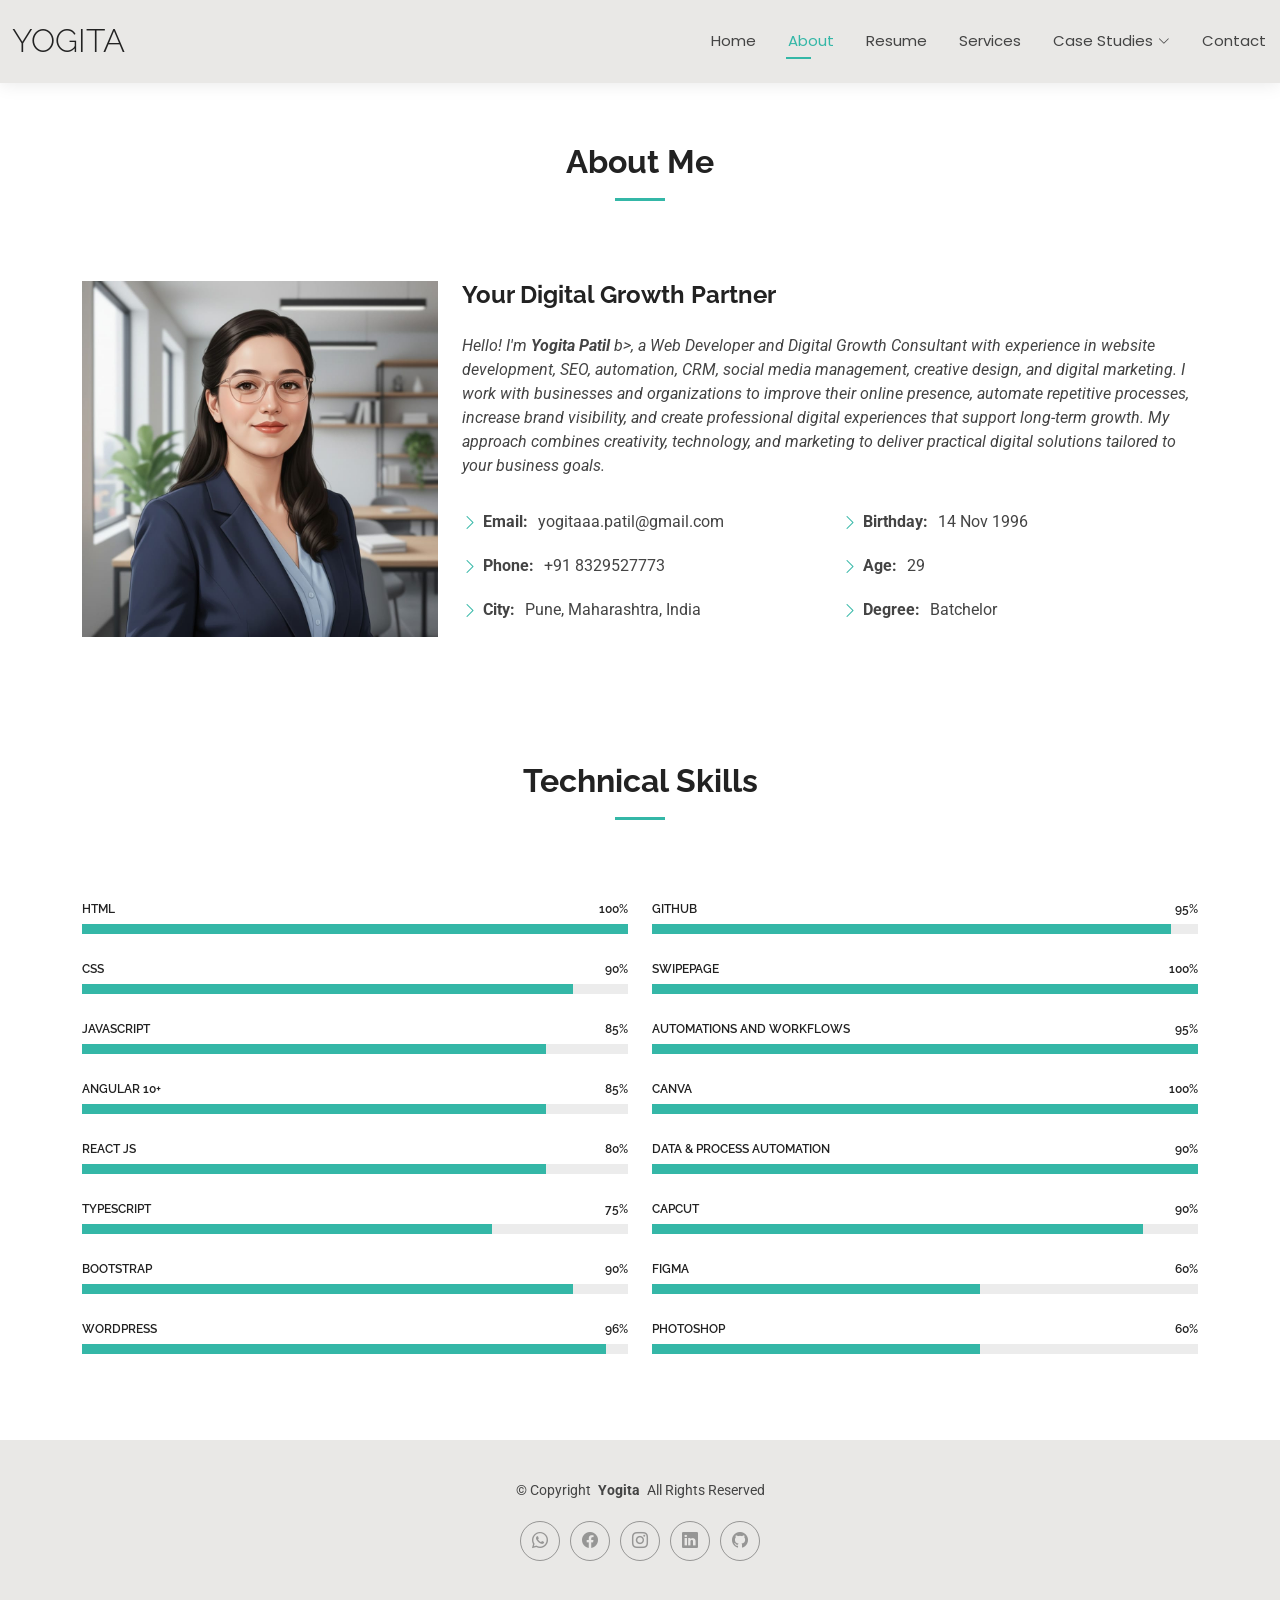
==== commit 48456331: "Update about.html" ====
--- a/about.html
+++ b/about.html
@@ -116,13 +116,9 @@
           <div class="col-lg-8 content">
             <h2>Your Digital Growth Partner</h2>
             <p class="fst-italic py-3">
-             Results-driven Automation Specialist with 4+ years of experience in frontend development,
-workflow automation, and funnel management. Skilled in building high-converting landing pages,
-optimizing workflows, and implementing end-to-end automation systems for lead capture, data flow,
-and user engagement. Proficient in tools like Pabbly Connect, Zapier, Make (Integromat), AiSensy,
-and Swipe Pages. Strong understanding of business processes, lead generation, and marketing
-automation tools. Passionate about combining technology with business strategy to create scalable
-systems, reduce manual effort, and drive business growth.
+             Hello! I'm <b>Yogita Patil </b>b>, a Web Developer and Digital Growth Consultant with experience in website development, SEO, automation, CRM, social media management, creative design, and digital marketing.
+I work with businesses and organizations to improve their online presence, automate repetitive processes, increase brand visibility, and create professional digital experiences that support long-term growth.
+My approach combines creativity, technology, and marketing to deliver practical digital solutions tailored to your business goals.
             </p>
             <div class="row">
               <div class="col-lg-6">
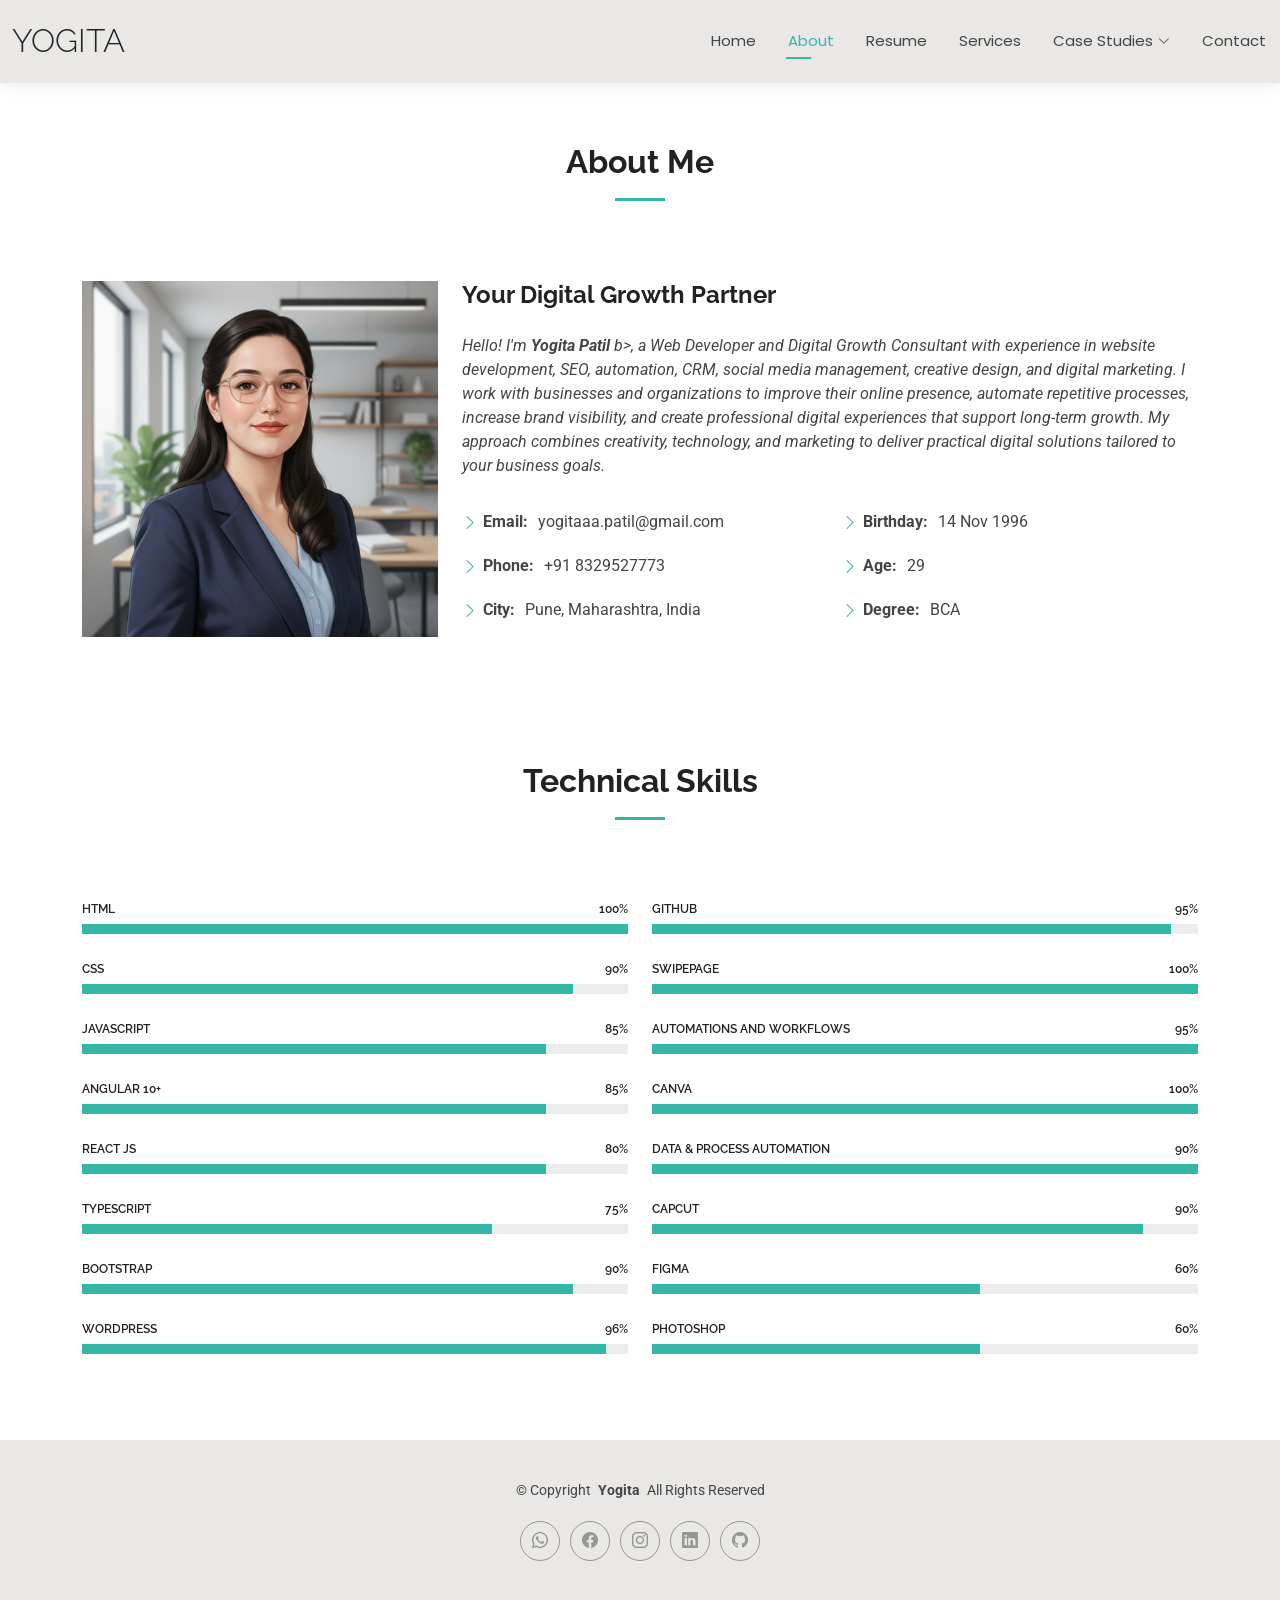
==== commit 489e0278: "Update about.html" ====
--- a/about.html
+++ b/about.html
@@ -132,7 +132,7 @@
                 <ul>
                   <li><i class="bi bi-chevron-right"></i> <strong>Birthday:</strong> <span>14 Nov 1996</span></li>
                   <li><i class="bi bi-chevron-right"></i> <strong>Age:</strong> <span>29</span></li>
-                  <li><i class="bi bi-chevron-right"></i> <strong>Degree:</strong> <span>Batchelor</span></li>
+                  <li><i class="bi bi-chevron-right"></i> <strong>Degree:</strong> <span>BCA</span></li>
                 </ul>
               </div>
             </div>
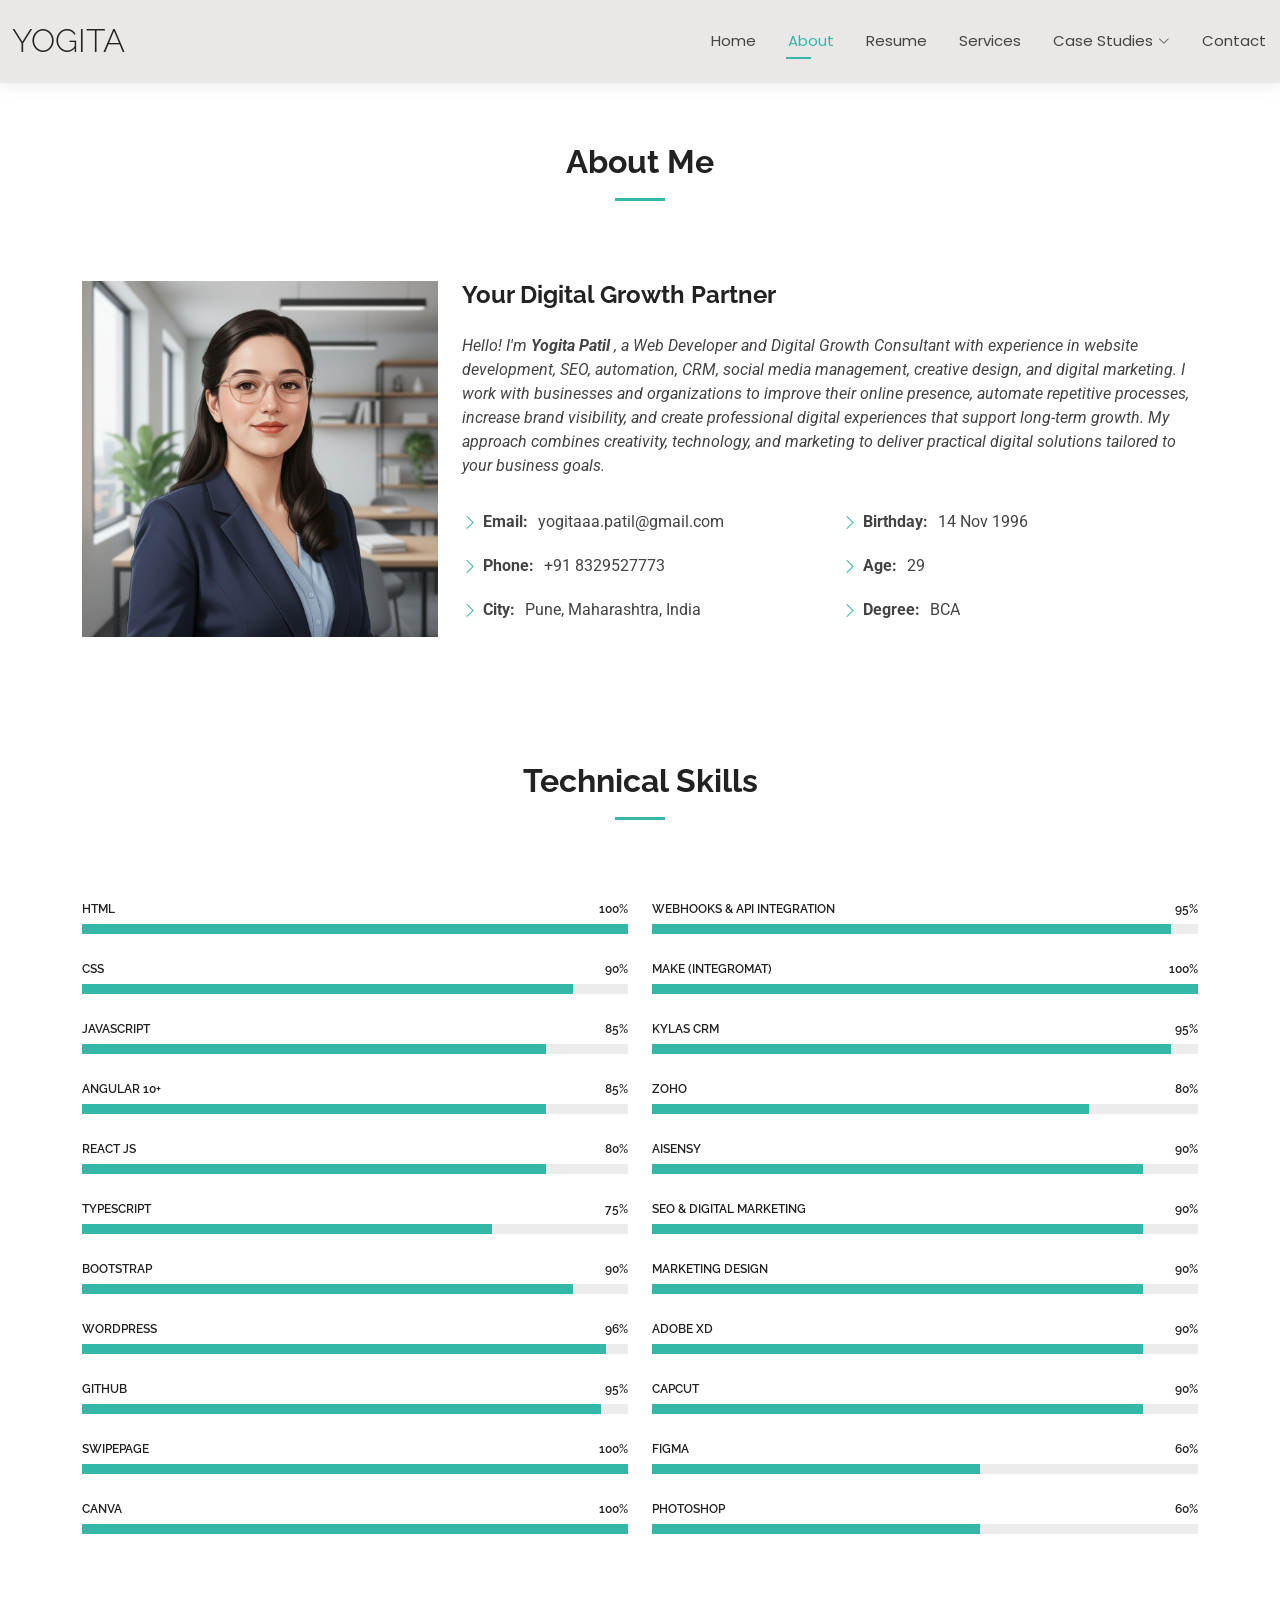
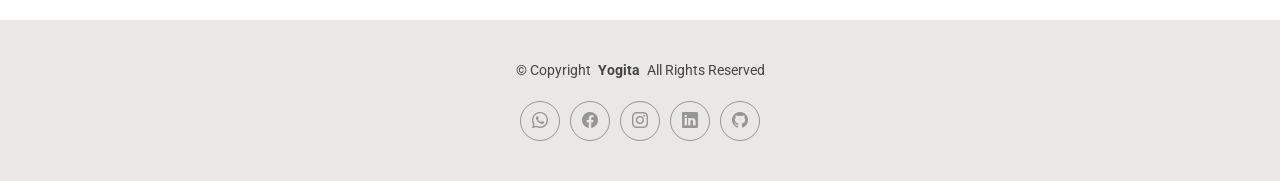
==== commit 6c45ebbf: "Update about.html" ====
--- a/about.html
+++ b/about.html
@@ -116,7 +116,7 @@
           <div class="col-lg-8 content">
             <h2>Your Digital Growth Partner</h2>
             <p class="fst-italic py-3">
-             Hello! I'm <b>Yogita Patil </b>b>, a Web Developer and Digital Growth Consultant with experience in website development, SEO, automation, CRM, social media management, creative design, and digital marketing.
+             Hello! I'm <b>Yogita Patil </b>, a Web Developer and Digital Growth Consultant with experience in website development, SEO, automation, CRM, social media management, creative design, and digital marketing.
 I work with businesses and organizations to improve their online presence, automate repetitive processes, increase brand visibility, and create professional digital experiences that support long-term growth.
 My approach combines creativity, technology, and marketing to deliver practical digital solutions tailored to your business goals.
             </p>
@@ -218,42 +218,84 @@
               </div>
             </div><!-- End Skills Item -->
 
+            <div class="progress">
+              <span class="skill"><span>Github</span> <i class="val">95%</i></span>
+              <div class="progress-bar-wrap">
+                <div class="progress-bar" role="progressbar" aria-valuenow="95" aria-valuemin="0" aria-valuemax="100"></div>
+              </div>
+            </div><!-- End Skills Item -->
+
+            <div class="progress">
+              <span class="skill"><span>Swipepage</span> <i class="val">100%</i></span>
+              <div class="progress-bar-wrap">
+                <div class="progress-bar" role="progressbar" aria-valuenow="100" aria-valuemin="0" aria-valuemax="100"></div>
+              </div>
+            </div><!-- End Skills Item -->
+
+            <div class="progress">
+              <span class="skill"><span>Canva</span> <i class="val">100%</i></span>
+              <div class="progress-bar-wrap">
+                <div class="progress-bar" role="progressbar" aria-valuenow="100" aria-valuemin="0" aria-valuemax="100"></div>
+              </div>
+            </div><!-- End Skills Item -->
+
           </div>
 
           <div class="col-lg-6">
 
             <div class="progress">
-              <span class="skill"><span>Github</span> <i class="val">95%</i></span>
+              <span class="skill"><span>Webhooks & API Integration</span> <i class="val">95%</i></span>
               <div class="progress-bar-wrap">
                 <div class="progress-bar" role="progressbar" aria-valuenow="95" aria-valuemin="0" aria-valuemax="100"></div>
               </div>
             </div><!-- End Skills Item -->
 
             <div class="progress">
-              <span class="skill"><span>Swipepage</span> <i class="val">100%</i></span>
+              <span class="skill"><span>Make (Integromat)</span> <i class="val">100%</i></span>
               <div class="progress-bar-wrap">
                 <div class="progress-bar" role="progressbar" aria-valuenow="100" aria-valuemin="0" aria-valuemax="100"></div>
               </div>
             </div><!-- End Skills Item -->
 
             <div class="progress">
-              <span class="skill"><span>Automations and workflows</span> <i class="val">95%</i></span>
-              <div class="progress-bar-wrap">
-                <div class="progress-bar" role="progressbar" aria-valuenow="100" aria-valuemin="0" aria-valuemax="100"></div>
-              </div>
-            </div><!-- End Skills Item -->
-
-            <div class="progress">
-              <span class="skill"><span>Canva</span> <i class="val">100%</i></span>
-              <div class="progress-bar-wrap">
-                <div class="progress-bar" role="progressbar" aria-valuenow="100" aria-valuemin="0" aria-valuemax="100"></div>
-              </div>
-            </div><!-- End Skills Item -->
-
-            <div class="progress">
-              <span class="skill"><span>Data & Process Automation</span> <i class="val">90%</i></span>
-              <div class="progress-bar-wrap">
-                <div class="progress-bar" role="progressbar" aria-valuenow="100" aria-valuemin="0" aria-valuemax="100"></div>
+              <span class="skill"><span>Kylas CRM</span> <i class="val">95%</i></span>
+              <div class="progress-bar-wrap">
+                <div class="progress-bar" role="progressbar" aria-valuenow="95" aria-valuemin="0" aria-valuemax="100"></div>
+              </div>
+            </div><!-- End Skills Item -->
+
+            <div class="progress">
+              <span class="skill"><span>Zoho</span> <i class="val">80%</i></span>
+              <div class="progress-bar-wrap">
+                <div class="progress-bar" role="progressbar" aria-valuenow="80" aria-valuemin="0" aria-valuemax="100"></div>
+              </div>
+            </div><!-- End Skills Item -->
+
+            <div class="progress">
+              <span class="skill"><span>AiSensy</span> <i class="val">90%</i></span>
+              <div class="progress-bar-wrap">
+                <div class="progress-bar" role="progressbar" aria-valuenow="90" aria-valuemin="0" aria-valuemax="100"></div>
+              </div>
+            </div><!-- End Skills Item -->
+
+            <div class="progress">
+              <span class="skill"><span>SEO & Digital Marketing</span> <i class="val">90%</i></span>
+              <div class="progress-bar-wrap">
+                <div class="progress-bar" role="progressbar" aria-valuenow="90" aria-valuemin="0" aria-valuemax="100"></div>
+              </div>
+            </div><!-- End Skills Item -->
+
+            <div class="progress">
+              <span class="skill"><span>Marketing Design</span> <i class="val">90%</i></span>
+              <div class="progress-bar-wrap">
+                <div class="progress-bar" role="progressbar" aria-valuenow="90" aria-valuemin="0" aria-valuemax="100"></div>
+              </div>
+            </div><!-- End Skills Item -->
+
+            <div class="progress">
+              <span class="skill"><span>Adobe XD</span> <i class="val">90%</i></span>
+              <div class="progress-bar-wrap">
+                <div class="progress-bar" role="progressbar" aria-valuenow="90" aria-valuemin="0" aria-valuemax="100"></div>
               </div>
             </div><!-- End Skills Item -->
 
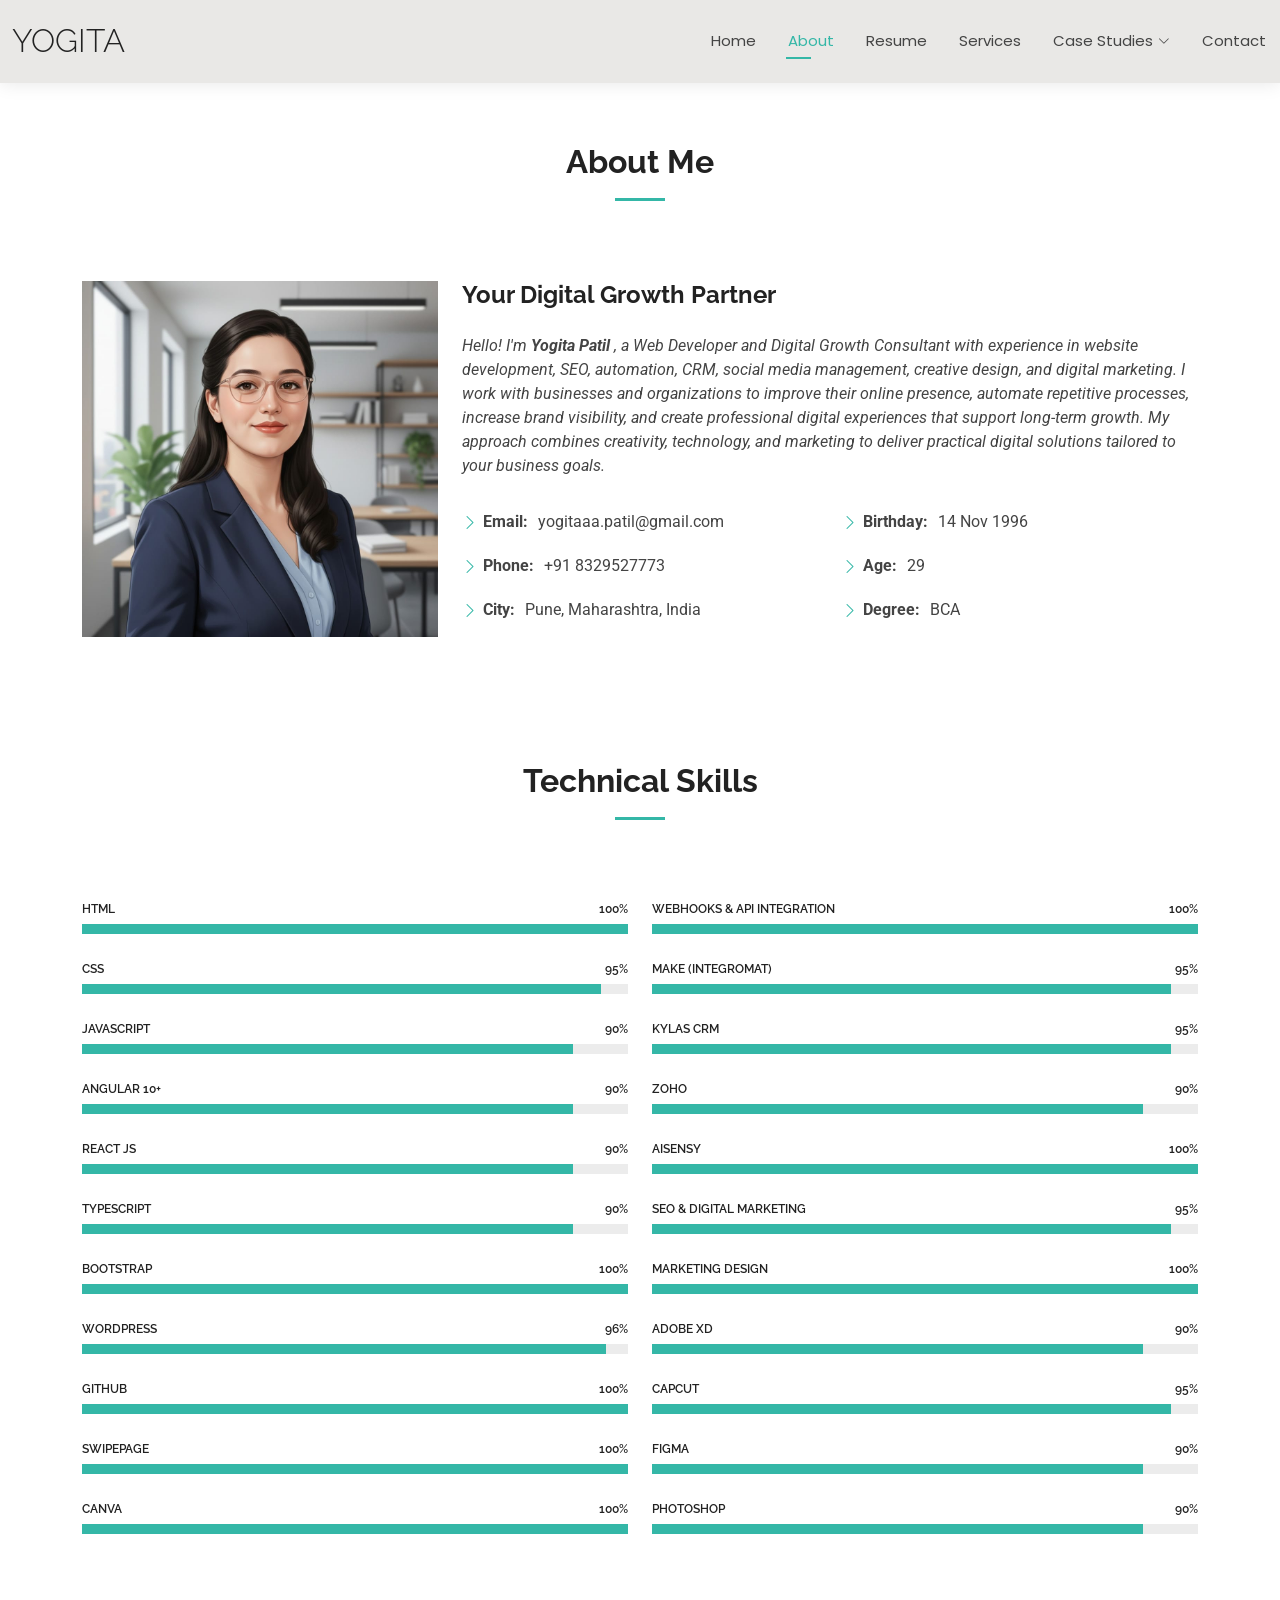
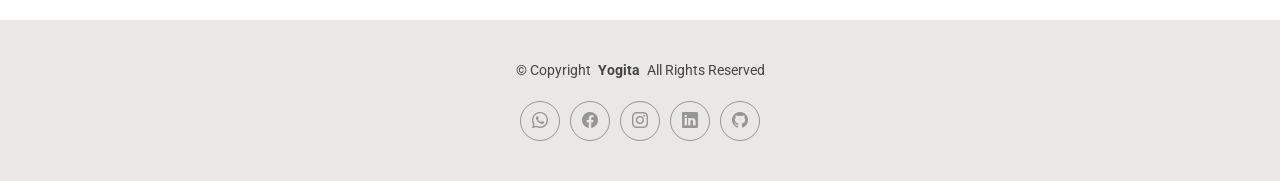
==== commit 17a8ff41: "Update about.html" ====
--- a/about.html
+++ b/about.html
@@ -170,44 +170,44 @@
             </div><!-- End Skills Item -->
 
             <div class="progress">
-              <span class="skill"><span>CSS</span> <i class="val">90%</i></span>
-              <div class="progress-bar-wrap">
-                <div class="progress-bar" role="progressbar" aria-valuenow="90" aria-valuemin="0" aria-valuemax="100"></div>
-              </div>
-            </div><!-- End Skills Item -->
-
-            <div class="progress">
-              <span class="skill"><span>JavaScript</span> <i class="val">85%</i></span>
-              <div class="progress-bar-wrap">
-                <div class="progress-bar" role="progressbar" aria-valuenow="85" aria-valuemin="0" aria-valuemax="100"></div>
-              </div>
-            </div><!-- End Skills Item -->
-
-            <div class="progress">
-              <span class="skill"><span>Angular 10+</span> <i class="val">85%</i></span>
-              <div class="progress-bar-wrap">
-                <div class="progress-bar" role="progressbar" aria-valuenow="85" aria-valuemin="0" aria-valuemax="100"></div>
-              </div>
-            </div><!-- End Skills Item -->
-
-            <div class="progress">
-              <span class="skill"><span>React JS</span> <i class="val">80%</i></span>
-              <div class="progress-bar-wrap">
-                <div class="progress-bar" role="progressbar" aria-valuenow="85" aria-valuemin="0" aria-valuemax="100"></div>
-              </div>
-            </div><!-- End Skills Item -->
-
-            <div class="progress">
-              <span class="skill"><span>TypeScript</span> <i class="val">75%</i></span>
-              <div class="progress-bar-wrap">
-                <div class="progress-bar" role="progressbar" aria-valuenow="75" aria-valuemin="0" aria-valuemax="100"></div>
-              </div>
-            </div><!-- End Skills Item -->
-
-            <div class="progress">
-              <span class="skill"><span>Bootstrap</span> <i class="val">90%</i></span>
-              <div class="progress-bar-wrap">
-                <div class="progress-bar" role="progressbar" aria-valuenow="90" aria-valuemin="0" aria-valuemax="100"></div>
+              <span class="skill"><span>CSS</span> <i class="val">95%</i></span>
+              <div class="progress-bar-wrap">
+                <div class="progress-bar" role="progressbar" aria-valuenow="95" aria-valuemin="0" aria-valuemax="100"></div>
+              </div>
+            </div><!-- End Skills Item -->
+
+            <div class="progress">
+              <span class="skill"><span>JavaScript</span> <i class="val">90%</i></span>
+              <div class="progress-bar-wrap">
+                <div class="progress-bar" role="progressbar" aria-valuenow="90" aria-valuemin="0" aria-valuemax="100"></div>
+              </div>
+            </div><!-- End Skills Item -->
+
+            <div class="progress">
+              <span class="skill"><span>Angular 10+</span> <i class="val">90%</i></span>
+              <div class="progress-bar-wrap">
+                <div class="progress-bar" role="progressbar" aria-valuenow="90" aria-valuemin="0" aria-valuemax="100"></div>
+              </div>
+            </div><!-- End Skills Item -->
+
+            <div class="progress">
+              <span class="skill"><span>React JS</span> <i class="val">90%</i></span>
+              <div class="progress-bar-wrap">
+                <div class="progress-bar" role="progressbar" aria-valuenow="90" aria-valuemin="0" aria-valuemax="100"></div>
+              </div>
+            </div><!-- End Skills Item -->
+
+            <div class="progress">
+              <span class="skill"><span>TypeScript</span> <i class="val">90%</i></span>
+              <div class="progress-bar-wrap">
+                <div class="progress-bar" role="progressbar" aria-valuenow="90" aria-valuemin="0" aria-valuemax="100"></div>
+              </div>
+            </div><!-- End Skills Item -->
+
+            <div class="progress">
+              <span class="skill"><span>Bootstrap</span> <i class="val">100%</i></span>
+              <div class="progress-bar-wrap">
+                <div class="progress-bar" role="progressbar" aria-valuenow="100" aria-valuemin="0" aria-valuemax="100"></div>
               </div>
             </div><!-- End Skills Item -->
 
@@ -219,76 +219,76 @@
             </div><!-- End Skills Item -->
 
             <div class="progress">
-              <span class="skill"><span>Github</span> <i class="val">95%</i></span>
+              <span class="skill"><span>Github</span> <i class="val">100%</i></span>
+              <div class="progress-bar-wrap">
+                <div class="progress-bar" role="progressbar" aria-valuenow="100" aria-valuemin="0" aria-valuemax="100"></div>
+              </div>
+            </div><!-- End Skills Item -->
+
+            <div class="progress">
+              <span class="skill"><span>Swipepage</span> <i class="val">100%</i></span>
+              <div class="progress-bar-wrap">
+                <div class="progress-bar" role="progressbar" aria-valuenow="100" aria-valuemin="0" aria-valuemax="100"></div>
+              </div>
+            </div><!-- End Skills Item -->
+
+            <div class="progress">
+              <span class="skill"><span>Canva</span> <i class="val">100%</i></span>
+              <div class="progress-bar-wrap">
+                <div class="progress-bar" role="progressbar" aria-valuenow="100" aria-valuemin="0" aria-valuemax="100"></div>
+              </div>
+            </div><!-- End Skills Item -->
+
+          </div>
+
+          <div class="col-lg-6">
+
+            <div class="progress">
+              <span class="skill"><span>Webhooks & API Integration</span> <i class="val">100%</i></span>
+              <div class="progress-bar-wrap">
+                <div class="progress-bar" role="progressbar" aria-valuenow="100" aria-valuemin="0" aria-valuemax="100"></div>
+              </div>
+            </div><!-- End Skills Item -->
+
+            <div class="progress">
+              <span class="skill"><span>Make (Integromat)</span> <i class="val">95%</i></span>
               <div class="progress-bar-wrap">
                 <div class="progress-bar" role="progressbar" aria-valuenow="95" aria-valuemin="0" aria-valuemax="100"></div>
               </div>
             </div><!-- End Skills Item -->
 
             <div class="progress">
-              <span class="skill"><span>Swipepage</span> <i class="val">100%</i></span>
-              <div class="progress-bar-wrap">
-                <div class="progress-bar" role="progressbar" aria-valuenow="100" aria-valuemin="0" aria-valuemax="100"></div>
-              </div>
-            </div><!-- End Skills Item -->
-
-            <div class="progress">
-              <span class="skill"><span>Canva</span> <i class="val">100%</i></span>
-              <div class="progress-bar-wrap">
-                <div class="progress-bar" role="progressbar" aria-valuenow="100" aria-valuemin="0" aria-valuemax="100"></div>
-              </div>
-            </div><!-- End Skills Item -->
-
-          </div>
-
-          <div class="col-lg-6">
-
-            <div class="progress">
-              <span class="skill"><span>Webhooks & API Integration</span> <i class="val">95%</i></span>
+              <span class="skill"><span>Kylas CRM</span> <i class="val">95%</i></span>
               <div class="progress-bar-wrap">
                 <div class="progress-bar" role="progressbar" aria-valuenow="95" aria-valuemin="0" aria-valuemax="100"></div>
               </div>
             </div><!-- End Skills Item -->
 
             <div class="progress">
-              <span class="skill"><span>Make (Integromat)</span> <i class="val">100%</i></span>
-              <div class="progress-bar-wrap">
-                <div class="progress-bar" role="progressbar" aria-valuenow="100" aria-valuemin="0" aria-valuemax="100"></div>
-              </div>
-            </div><!-- End Skills Item -->
-
-            <div class="progress">
-              <span class="skill"><span>Kylas CRM</span> <i class="val">95%</i></span>
+              <span class="skill"><span>Zoho</span> <i class="val">90%</i></span>
+              <div class="progress-bar-wrap">
+                <div class="progress-bar" role="progressbar" aria-valuenow="90" aria-valuemin="0" aria-valuemax="100"></div>
+              </div>
+            </div><!-- End Skills Item -->
+
+            <div class="progress">
+              <span class="skill"><span>AiSensy</span> <i class="val">100%</i></span>
+              <div class="progress-bar-wrap">
+                <div class="progress-bar" role="progressbar" aria-valuenow="100" aria-valuemin="0" aria-valuemax="100"></div>
+              </div>
+            </div><!-- End Skills Item -->
+
+            <div class="progress">
+              <span class="skill"><span>SEO & Digital Marketing</span> <i class="val">95%</i></span>
               <div class="progress-bar-wrap">
                 <div class="progress-bar" role="progressbar" aria-valuenow="95" aria-valuemin="0" aria-valuemax="100"></div>
               </div>
             </div><!-- End Skills Item -->
 
             <div class="progress">
-              <span class="skill"><span>Zoho</span> <i class="val">80%</i></span>
-              <div class="progress-bar-wrap">
-                <div class="progress-bar" role="progressbar" aria-valuenow="80" aria-valuemin="0" aria-valuemax="100"></div>
-              </div>
-            </div><!-- End Skills Item -->
-
-            <div class="progress">
-              <span class="skill"><span>AiSensy</span> <i class="val">90%</i></span>
-              <div class="progress-bar-wrap">
-                <div class="progress-bar" role="progressbar" aria-valuenow="90" aria-valuemin="0" aria-valuemax="100"></div>
-              </div>
-            </div><!-- End Skills Item -->
-
-            <div class="progress">
-              <span class="skill"><span>SEO & Digital Marketing</span> <i class="val">90%</i></span>
-              <div class="progress-bar-wrap">
-                <div class="progress-bar" role="progressbar" aria-valuenow="90" aria-valuemin="0" aria-valuemax="100"></div>
-              </div>
-            </div><!-- End Skills Item -->
-
-            <div class="progress">
-              <span class="skill"><span>Marketing Design</span> <i class="val">90%</i></span>
-              <div class="progress-bar-wrap">
-                <div class="progress-bar" role="progressbar" aria-valuenow="90" aria-valuemin="0" aria-valuemax="100"></div>
+              <span class="skill"><span>Marketing Design</span> <i class="val">100%</i></span>
+              <div class="progress-bar-wrap">
+                <div class="progress-bar" role="progressbar" aria-valuenow="100" aria-valuemin="0" aria-valuemax="100"></div>
               </div>
             </div><!-- End Skills Item -->
 
@@ -300,23 +300,23 @@
             </div><!-- End Skills Item -->
 
             <div class="progress">
-              <span class="skill"><span>Capcut</span> <i class="val">90%</i></span>
-              <div class="progress-bar-wrap">
-                <div class="progress-bar" role="progressbar" aria-valuenow="90" aria-valuemin="0" aria-valuemax="100"></div>
-              </div>
-            </div><!-- End Skills Item -->
-
-            <div class="progress">
-              <span class="skill"><span>Figma</span> <i class="val">60%</i></span>
-              <div class="progress-bar-wrap">
-                <div class="progress-bar" role="progressbar" aria-valuenow="60" aria-valuemin="0" aria-valuemax="100"></div>
-              </div>
-            </div><!-- End Skills Item -->
-
-            <div class="progress">
-              <span class="skill"><span>Photoshop</span> <i class="val">60%</i></span>
-              <div class="progress-bar-wrap">
-                <div class="progress-bar" role="progressbar" aria-valuenow="60" aria-valuemin="0" aria-valuemax="100"></div>
+              <span class="skill"><span>Capcut</span> <i class="val">95%</i></span>
+              <div class="progress-bar-wrap">
+                <div class="progress-bar" role="progressbar" aria-valuenow="95" aria-valuemin="0" aria-valuemax="100"></div>
+              </div>
+            </div><!-- End Skills Item -->
+
+            <div class="progress">
+              <span class="skill"><span>Figma</span> <i class="val">90%</i></span>
+              <div class="progress-bar-wrap">
+                <div class="progress-bar" role="progressbar" aria-valuenow="90" aria-valuemin="0" aria-valuemax="100"></div>
+              </div>
+            </div><!-- End Skills Item -->
+
+            <div class="progress">
+              <span class="skill"><span>Photoshop</span> <i class="val">90%</i></span>
+              <div class="progress-bar-wrap">
+                <div class="progress-bar" role="progressbar" aria-valuenow="90" aria-valuemin="0" aria-valuemax="100"></div>
               </div>
             </div><!-- End Skills Item -->
 
